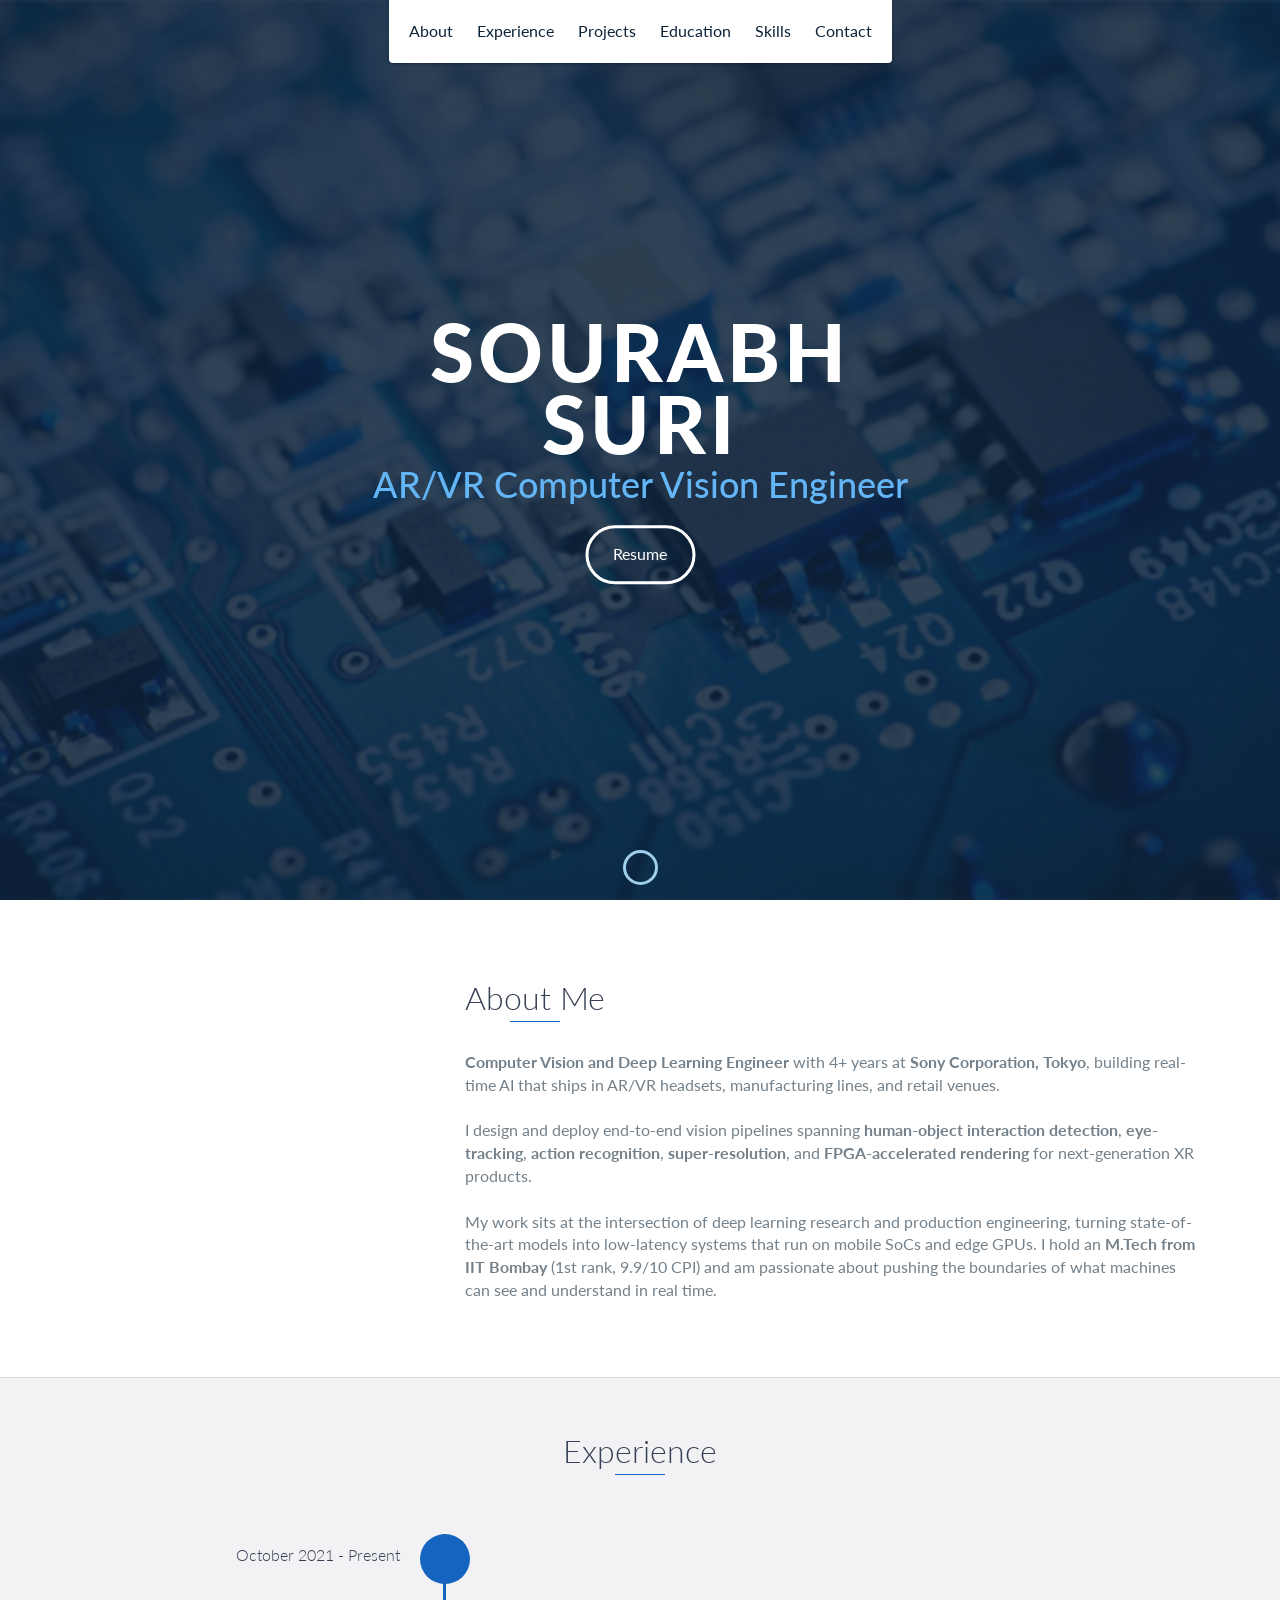
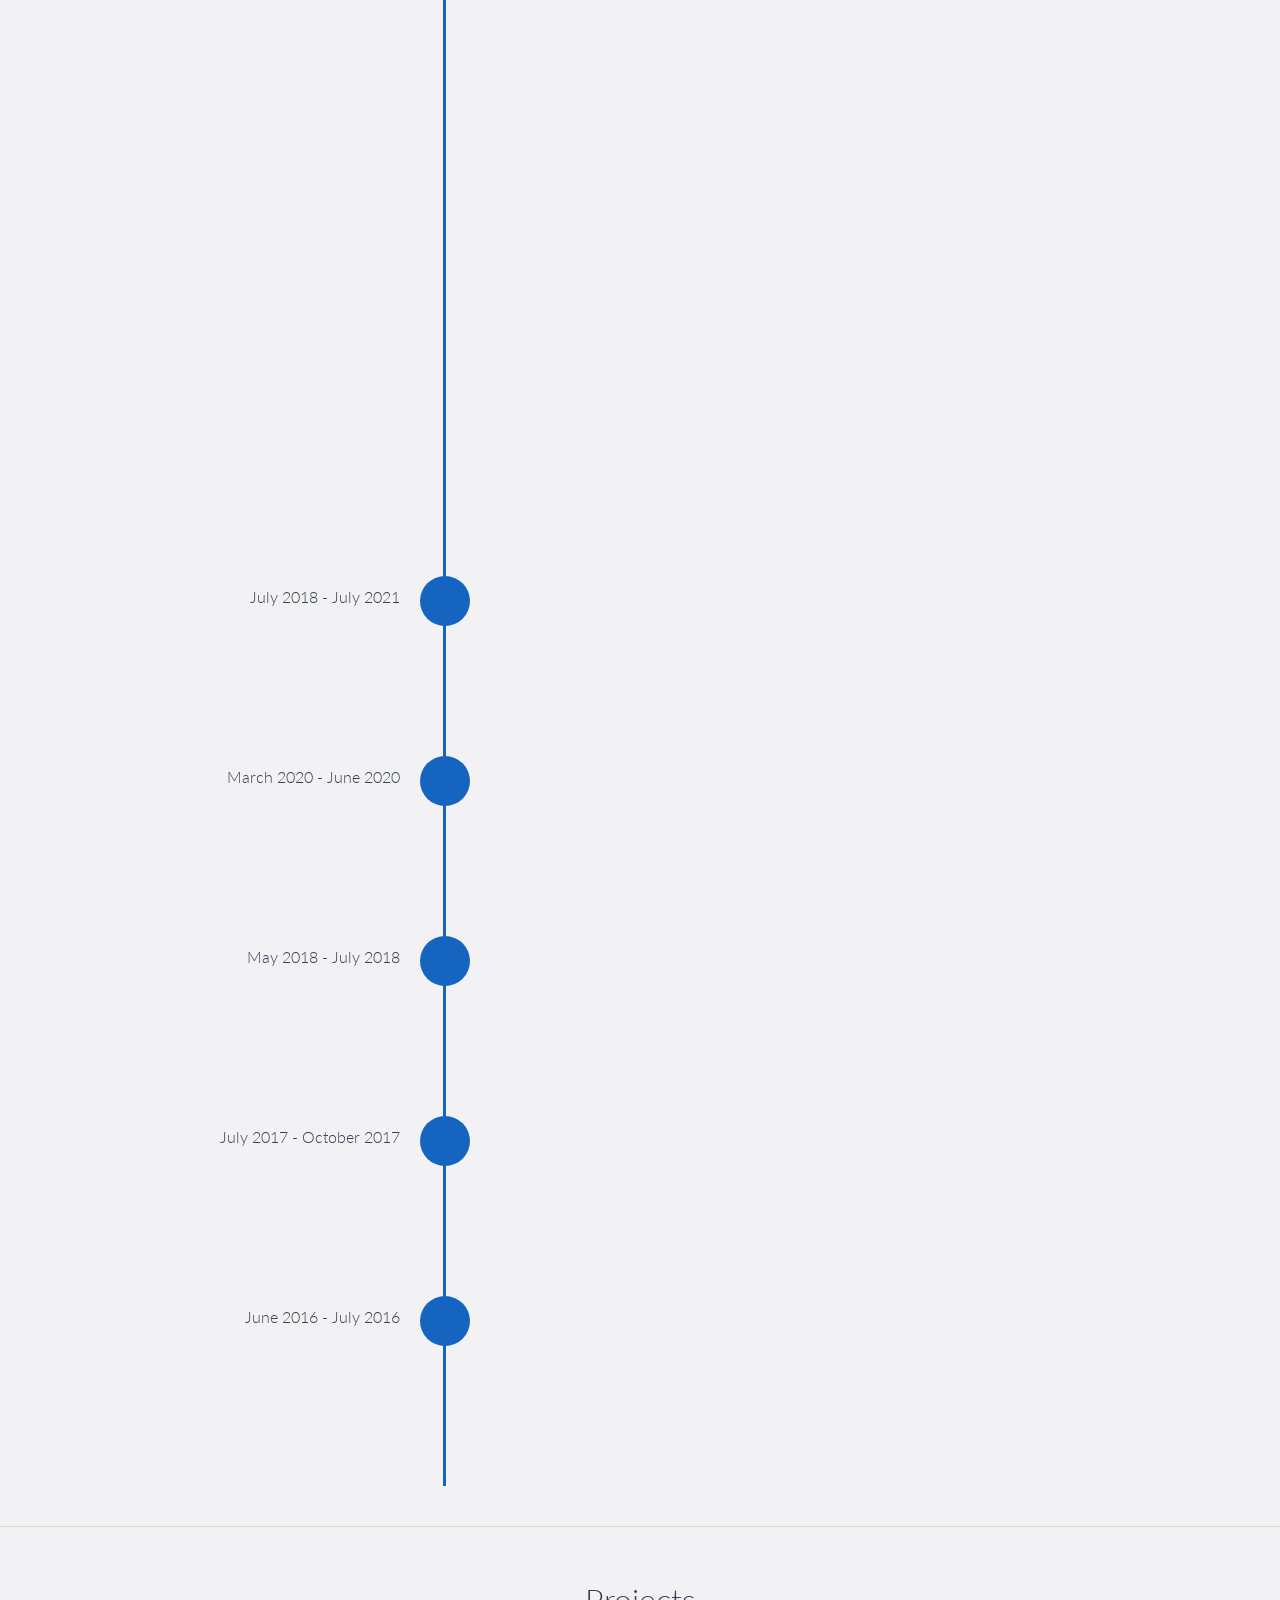
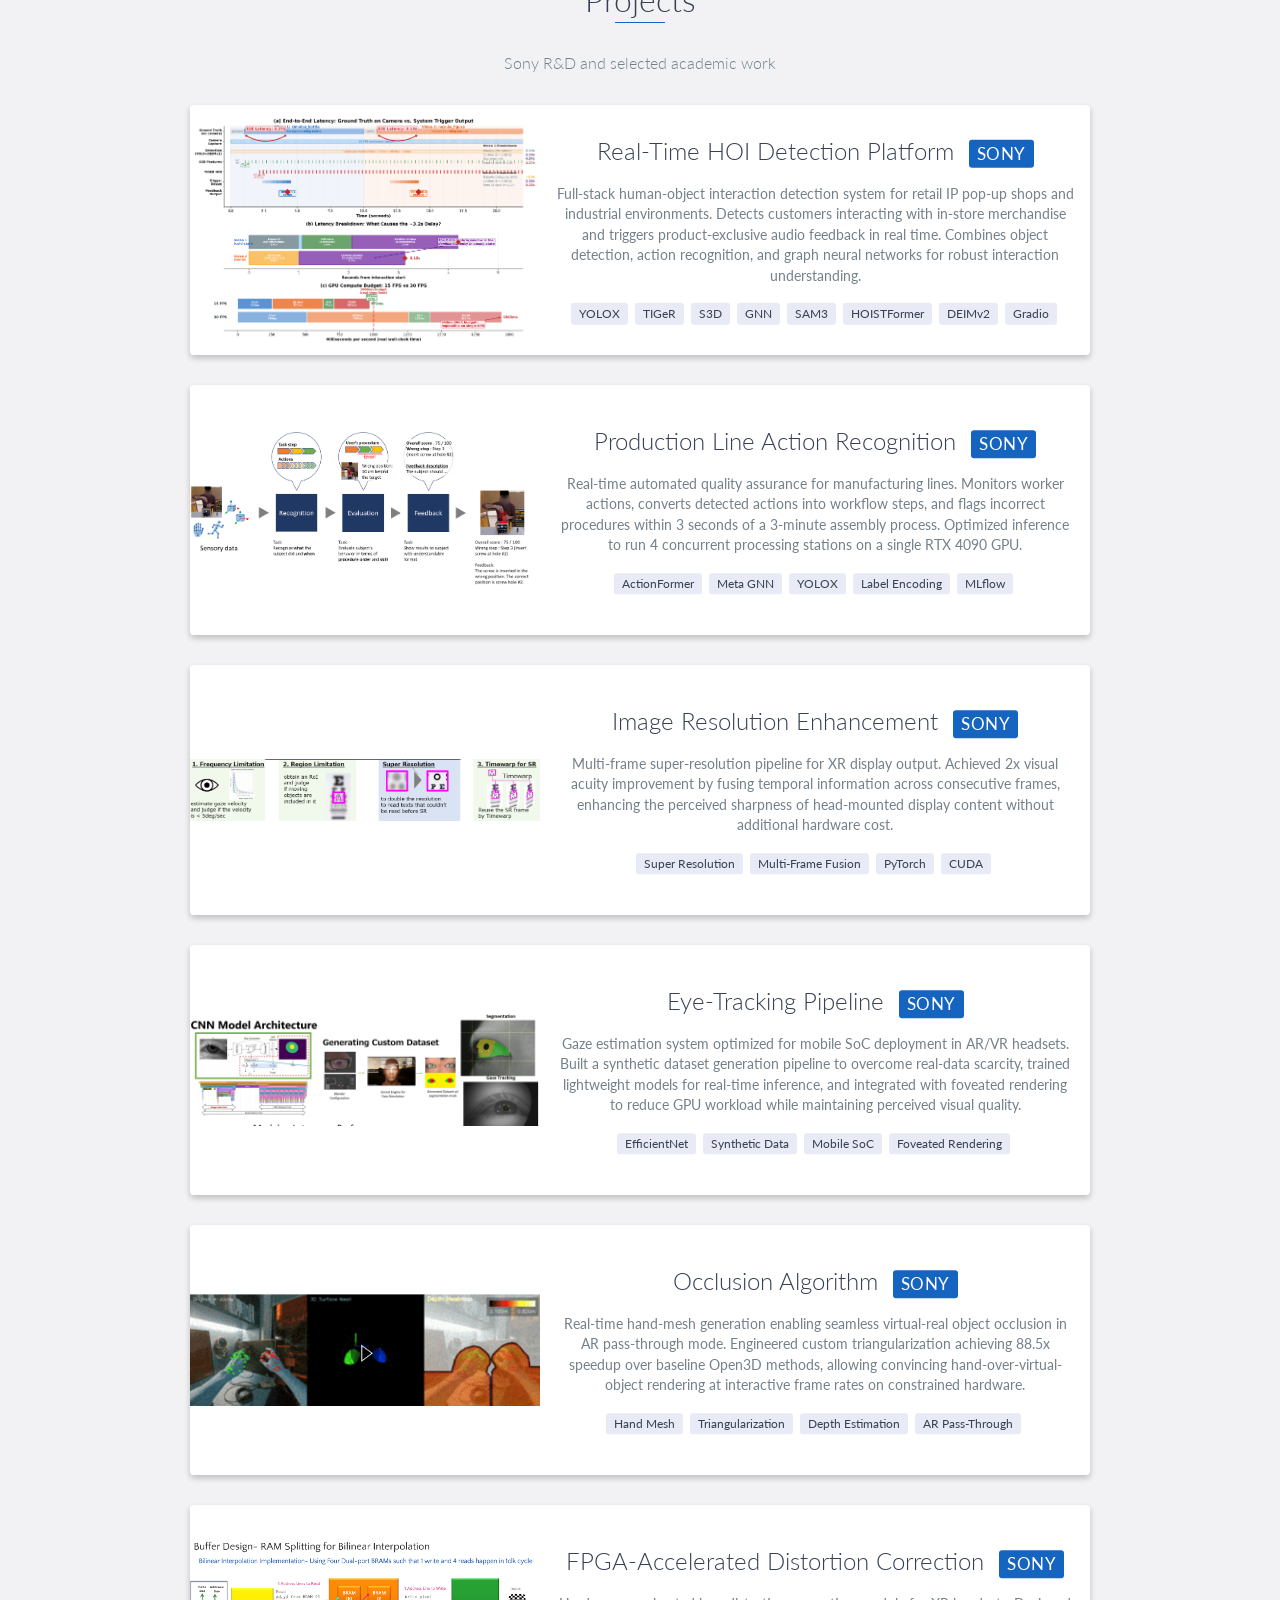
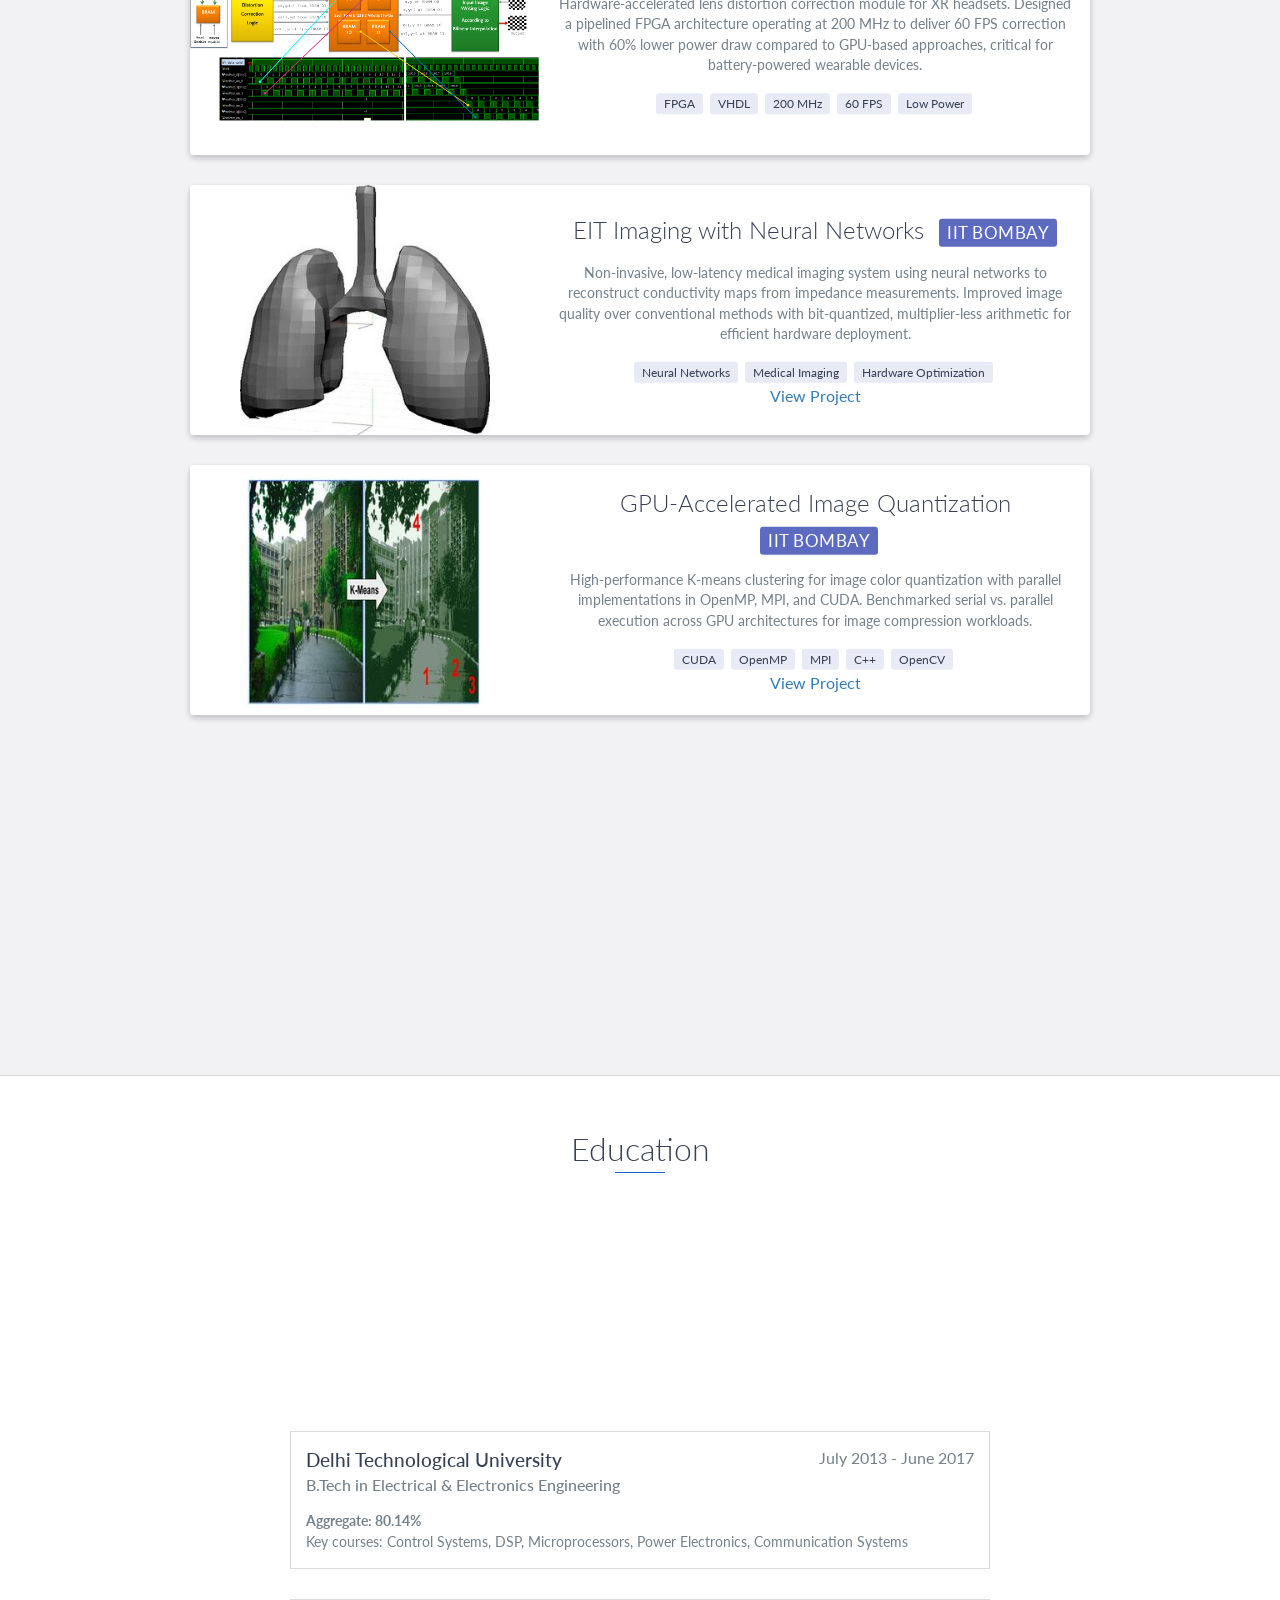
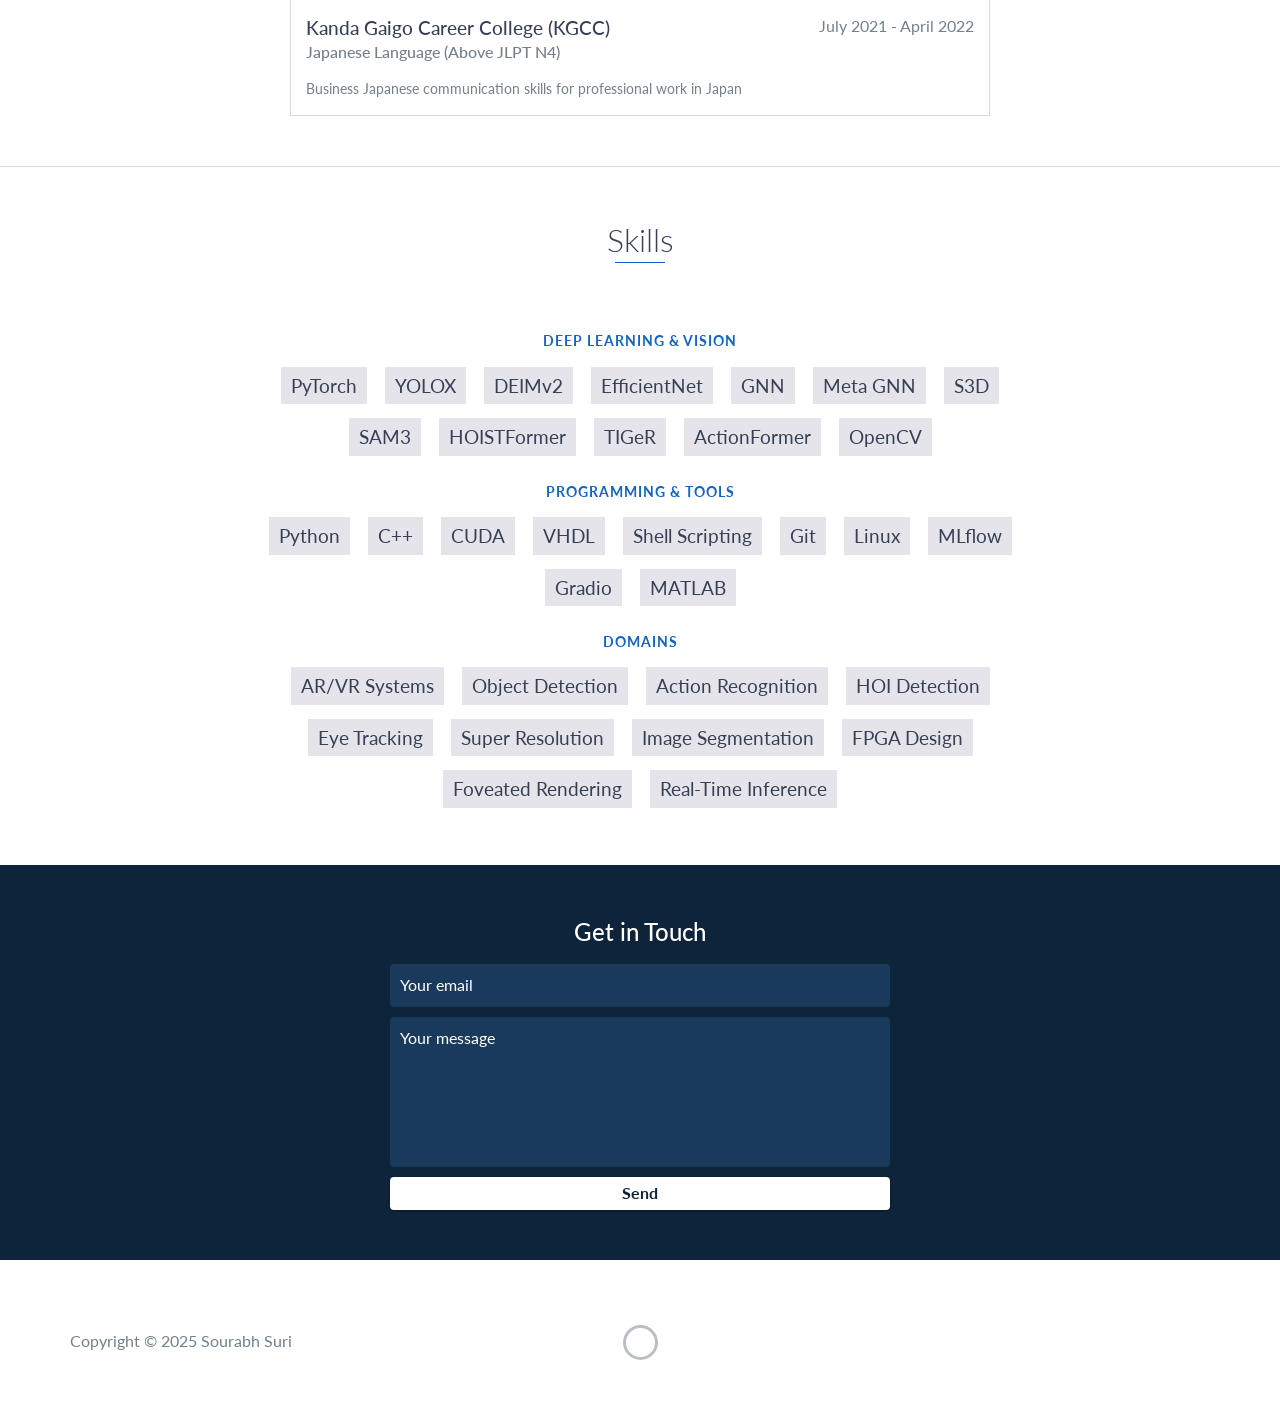
==== index-old.html @ 56a3bd4f "Redesign portfolio with 3D Three.js theme and project detail pages Replace old DevPortfolio template" ====
<!DOCTYPE html>
<html class="no-js" lang="en">

<head>
    <meta charset="utf-8">
    <meta http-equiv="X-UA-Compatible" content="IE=edge">
    <meta name="viewport" content="width=device-width, initial-scale=1">
    <title>Sourabh Suri | AR/VR Computer Vision Engineer</title>
    <meta name="description" content="Portfolio of Sourabh Suri - Computer Vision & Deep Learning Engineer at Sony Corporation, Tokyo. Specializing in real-time AR/VR systems, HOI detection, and production ML.">
    <link rel="shortcut icon" href="favicon.ico" type="image/x-icon">
    <link rel="icon" href="favicon.ico" type="image/x-icon">
    <link href="https://fonts.googleapis.com/css?family=Lato:300,400,700,900" rel="stylesheet">
    <link rel="stylesheet" href="libs/font-awesome/css/font-awesome.min.css">
    <link rel="stylesheet" href="https://unpkg.com/aos@next/dist/aos.css" />
    <link href="css/bootstrap.min.css" rel="stylesheet">
    <link href="css/styles.css" rel="stylesheet">
    <style>
        /* Custom overrides for updated portfolio */
        #lead-overlay {
            background: rgba(14, 36, 58, 0.85);
        }
        #lead-content h2 {
            color: #64b5f6;
        }
        .btn-rounded-white:hover {
            color: #0e243a;
            background: #fff;
        }
        header a {
            color: #0e243a;
        }
        header a:hover {
            color: #1565c0;
        }
        #experience-timeline:before,
        #experience-timeline:after {
            background: #1565c0;
        }
        .vtimeline-icon {
            background: #1565c0;
        }
        #contact {
            background: #0e243a;
        }
        #contact-form input,
        #contact-form textarea {
            background: #1a3a5c;
        }
        #contact-form input:focus,
        #contact-form textarea:focus {
            background: #0d2840;
        }
        #contact-form button {
            color: #0e243a;
        }
        .heading:after {
            background: #1565c0;
        }

        /* Project card improvements */
        .project {
            transition: transform 0.3s ease, box-shadow 0.3s ease;
        }
        .project:hover {
            transform: translateY(-4px);
            box-shadow: 0 8px 25px rgba(0,0,0,0.15);
        }
        .project-info {
            margin-left: 350px;
        }
        .project-image {
            width: 350px;
            height: 250px;
            background: #fff;
            flex-shrink: 0;
            overflow: hidden;
        }
        .project-image img {
            width: 350px;
            height: 250px;
            object-fit: contain;
        }

        /* Sony project badge */
        .badge-sony {
            display: inline-block;
            background: #1565c0;
            color: #fff;
            font-size: 0.7em;
            padding: 2px 8px;
            border-radius: 3px;
            margin-left: 8px;
            vertical-align: middle;
            font-weight: 400;
            letter-spacing: 0.5px;
        }
        .badge-academic {
            display: inline-block;
            background: #5c6bc0;
            color: #fff;
            font-size: 0.7em;
            padding: 2px 8px;
            border-radius: 3px;
            margin-left: 8px;
            vertical-align: middle;
            font-weight: 400;
            letter-spacing: 0.5px;
        }

        /* Skills section improvements */
        #skills li {
            transition: transform 0.2s ease;
        }
        #skills li:hover {
            transform: scale(1.05);
        }
        .skill-category {
            color: #1565c0;
            font-weight: 700;
            font-size: 0.85em;
            text-transform: uppercase;
            letter-spacing: 1px;
            margin: 20px 0 8px 0;
            display: block;
        }
        .skill-category:first-child {
            margin-top: 0;
        }

        /* About section photo */
        #about img {
            border-radius: 50%;
            width: 200px;
            height: 200px;
            object-fit: cover;
            box-shadow: 0 4px 15px rgba(0,0,0,0.15);
        }

        /* Section dividers */
        .section-subtitle {
            color: #74808a;
            font-size: 1em;
            font-weight: 300;
            margin-top: -20px;
            margin-bottom: 30px;
        }

        /* Project tech tags */
        .tech-tags {
            margin-top: 10px;
        }
        .tech-tag {
            display: inline-block;
            background: #e8eaf6;
            color: #374054;
            font-size: 0.75em;
            padding: 2px 8px;
            border-radius: 3px;
            margin: 2px 3px 2px 0;
        }

        /* Experience details */
        .exp-detail {
            margin-top: 8px;
            font-size: 0.85em;
            color: #5a6a7a;
            line-height: 1.6;
        }
        .exp-detail li {
            margin-bottom: 4px;
        }

        /* Responsive project images */
        @media only screen and (max-width: 768px) {
            .project-image,
            .project-image img {
                width: 100%;
                height: 200px;
            }
        }
    </style>
</head>

<body>
    <div id="mobile-menu-open" class="shadow-large">
        <i class="fa fa-bars" aria-hidden="true"></i>
    </div>
    <!-- End #mobile-menu-toggle -->
    <header>
        <div id="mobile-menu-close">
            <span>Close</span> <i class="fa fa-times" aria-hidden="true"></i>
        </div>
        <ul id="menu" class="shadow">
            <li>
                <a href="#about">About</a>
            </li>
            <li>
                <a href="#experience">Experience</a>
            </li>
            <li>
                <a href="#projects">Projects</a>
            </li>
            <li>
                <a href="#education">Education</a>
            </li>
            <li>
                <a href="#skills">Skills</a>
            </li>
            <li>
                <a href="#contact">Contact</a>
            </li>
        </ul>
    </header>
    <!-- End header -->

    <div id="lead">
        <div id="lead-content">
            <h1>Sourabh<br>Suri</h1>
            <h2>AR/VR Computer Vision Engineer</h2>
            <a href="resume.html" class="btn-rounded-white">Resume</a>
        </div>
        <!-- End #lead-content -->

        <div id="lead-overlay"></div>

        <div id="lead-down">
            <span>
                <i class="fa fa-chevron-down" aria-hidden="true"></i>
            </span>
        </div>
        <!-- End #lead-down -->
    </div>
    <!-- End #lead -->

    <div id="about">
        <div class="container">
            <div class="col-md-4" data-aos="flip-up" data-aos-duration="1500">
                <img src="images/mypic.png" alt="Sourabh Suri" />
            </div>

            <div class="col-md-8">
                <h2 class="heading" data-aos="fade-right" data-aos-duration="1500">About Me</h2>
                <p data-aos="fade-left" data-aos-duration="1500">
                    <strong>Computer Vision and Deep Learning Engineer</strong> with 4+ years at <strong>Sony Corporation, Tokyo</strong>, building real-time AI that ships in AR/VR headsets, manufacturing lines, and retail venues.
                    <br><br>
                    I design and deploy end-to-end vision pipelines spanning <strong>human-object interaction detection</strong>, <strong>eye-tracking</strong>, <strong>action recognition</strong>, <strong>super-resolution</strong>, and <strong>FPGA-accelerated rendering</strong> for next-generation XR products.
                    <br><br>
                    My work sits at the intersection of deep learning research and production engineering, turning state-of-the-art models into low-latency systems that run on mobile SoCs and edge GPUs. I hold an <strong>M.Tech from IIT Bombay</strong> (1st rank, 9.9/10 CPI) and am passionate about pushing the boundaries of what machines can see and understand in real time.
                </p>
            </div>
        </div>
    </div>
    <!-- End #about -->

    <div id="experience" class="background-alt">
        <h2 class="heading">Experience</h2>
        <div id="experience-timeline">

            <div data-aos="flip-up" data-aos-duration="1500" data-date="October 2021 - Present">
                <h3>Sony Group Corporation</h3>
                <h4>AR/VR System Engineer &nbsp;|&nbsp; Tokyo, Japan</h4>
                <p>
                    Building real-time computer vision and deep learning systems for next-generation XR products, manufacturing automation, and immersive retail experiences.
                </p>
                <ul class="exp-detail">
                    <li><strong>Current R&D Focus (FY26):</strong> Decoupled HOI auto-annotation, automated PDCA accuracy loops, and LLM-powered recognition auto-generation</li>
                    <li><strong>Real-Time HOI Detection Platform:</strong> Built a full-stack system combining YOLOX, TIGeR, S3D, and GNN to detect human-object interactions across retail and industrial environments, with auto-annotation via SAM3, HOISTFormer, and DEIMv2</li>
                    <li><strong>Production Line Action Recognition:</strong> Deployed real-time worker action monitoring using ActionFormer, Meta GNN, YOLOX, and label encoding to convert detected actions into workflow steps, flagging errors within 3 seconds of a 3-minute process. Optimized to run 4 concurrent stations on a single RTX 4090</li>
                    <li><strong>Image Resolution Enhancement:</strong> Developed multi-frame super-resolution achieving 2x visual acuity improvement for XR display output</li>
                    <li><strong>Eye-Tracking Pipeline:</strong> Built a gaze estimation pipeline with synthetic dataset generation and mobile SoC optimization for foveated rendering</li>
                    <li><strong>Occlusion Algorithm:</strong> Engineered real-time hand-mesh generation with 88.5x speedup, enabling seamless virtual-real object occlusion for AR pass-through</li>
                    <li><strong>FPGA-Accelerated Distortion Correction:</strong> Designed a distortion correction module on FPGA achieving 60 FPS at 200 MHz with 60% lower power consumption</li>
                    <li><strong>Multi-Camera CV Capture System:</strong> Architected a 15-camera (IMX418) synchronized capture system at 60 FPS feeding 4K OLED displays</li>
                </ul>
            </div>

            <div data-aos="flip-down" data-aos-duration="1500" data-date="July 2018 - July 2021">
                <h3>IIT Bombay</h3>
                <h4>Research Assistant &nbsp;|&nbsp; Mumbai, India</h4>
                <p>
                    Institute Research Assistant in Wadhwani Electronics Lab (WEL), supporting electronics hardware activities, lab courses, and research projects for the EE department.
                </p>
            </div>

            <div data-aos="flip-up" data-aos-duration="1500" data-date="March 2020 - June 2020">
                <h3>Arthimpact Digital Loan Pvt. Ltd.</h3>
                <h4>Machine Learning Intern</h4>
                <p>
                    Developed KYC document classification and OCR extraction system using neural networks, YOLO v3 for region detection, and Tesseract for text extraction.
                </p>
            </div>

            <div data-aos="flip-down" data-aos-duration="1500" data-date="May 2018 - July 2018">
                <h3>PBOPlus Consulting Services Pvt. Ltd.</h3>
                <h4>Business Analyst</h4>
                <p>
                    Analyzed business processes and devised automation solutions to improve product and service reliability and profitability.
                </p>
            </div>

            <div data-aos="flip-up" data-aos-duration="1500" data-date="July 2017 - October 2017">
                <h3>UnitedLex</h3>
                <h4>Associate Patent Engineer</h4>
                <p>
                    Conducted patent searching, infringement analysis, invalidity studies, and portfolio evaluations for technology patents.
                </p>
            </div>

            <div data-aos="flip-down" data-aos-duration="1500" data-date="June 2016 - July 2016">
                <h3>DRDO - Laser Science & Technology Centre</h3>
                <h4>Intern</h4>
                <p>
                    Designed servo control systems for two-axis gimbal assemblies used in precision tracking applications.
                </p>
            </div>

        </div>
    </div>
    <!-- End #experience -->

    <div id="projects" class="background-alt">
        <h2 class="heading">Projects</h2>
        <p class="section-subtitle">Sony R&D and selected academic work</p>
        <div class="container">
            <div class="row">

                <!-- Sony: HOI Detection Platform -->
                <div data-aos="fade-right" data-aos-duration="1500" class="project shadow-large">
                    <div class="project-image">
                        <img src="images/hoi-platform.png" alt="Human-Object Interaction Detection Platform" />
                    </div>
                    <div class="project-info">
                        <h3>Real-Time HOI Detection Platform <span class="badge-sony">SONY</span></h3>
                        <p>
                            Full-stack human-object interaction detection system for retail IP pop-up shops and industrial environments. Detects customers interacting with in-store merchandise and triggers product-exclusive audio feedback in real time. Combines object detection, action recognition, and graph neural networks for robust interaction understanding.
                        </p>
                        <div class="tech-tags">
                            <span class="tech-tag">YOLOX</span>
                            <span class="tech-tag">TIGeR</span>
                            <span class="tech-tag">S3D</span>
                            <span class="tech-tag">GNN</span>
                            <span class="tech-tag">SAM3</span>
                            <span class="tech-tag">HOISTFormer</span>
                            <span class="tech-tag">DEIMv2</span>
                            <span class="tech-tag">Gradio</span>
                        </div>
                    </div>
                </div>
                <!-- End .project -->

                <!-- Sony: Production Action Recognition -->
                <div data-aos="fade-left" data-aos-duration="1500" class="project shadow-large">
                    <div class="project-image">
                        <img src="images/action-recognition.png" alt="Production Line Action Recognition" />
                    </div>
                    <div class="project-info">
                        <h3>Production Line Action Recognition <span class="badge-sony">SONY</span></h3>
                        <p>
                            Real-time automated quality assurance for manufacturing lines. Monitors worker actions, converts detected actions into workflow steps, and flags incorrect procedures within 3 seconds of a 3-minute assembly process. Optimized inference to run 4 concurrent processing stations on a single RTX 4090 GPU.
                        </p>
                        <div class="tech-tags">
                            <span class="tech-tag">ActionFormer</span>
                            <span class="tech-tag">Meta GNN</span>
                            <span class="tech-tag">YOLOX</span>
                            <span class="tech-tag">Label Encoding</span>
                            <span class="tech-tag">MLflow</span>
                        </div>
                    </div>
                </div>
                <!-- End .project -->

                <!-- Sony: Image Resolution Enhancement -->
                <div data-aos="fade-right" data-aos-duration="1500" class="project shadow-large">
                    <div class="project-image">
                        <img src="images/image-resolution.png" alt="Multi-Frame Super Resolution for XR Displays" />
                    </div>
                    <div class="project-info">
                        <h3>Image Resolution Enhancement <span class="badge-sony">SONY</span></h3>
                        <p>
                            Multi-frame super-resolution pipeline for XR display output. Achieved 2x visual acuity improvement by fusing temporal information across consecutive frames, enhancing the perceived sharpness of head-mounted display content without additional hardware cost.
                        </p>
                        <div class="tech-tags">
                            <span class="tech-tag">Super Resolution</span>
                            <span class="tech-tag">Multi-Frame Fusion</span>
                            <span class="tech-tag">PyTorch</span>
                            <span class="tech-tag">CUDA</span>
                        </div>
                    </div>
                </div>
                <!-- End .project -->

                <!-- Sony: Eye Tracking -->
                <div data-aos="fade-left" data-aos-duration="1500" class="project shadow-large">
                    <div class="project-image">
                        <img src="images/eye-tracking.png" alt="Eye-Tracking Pipeline for Foveated Rendering" />
                    </div>
                    <div class="project-info">
                        <h3>Eye-Tracking Pipeline <span class="badge-sony">SONY</span></h3>
                        <p>
                            Gaze estimation system optimized for mobile SoC deployment in AR/VR headsets. Built a synthetic dataset generation pipeline to overcome real-data scarcity, trained lightweight models for real-time inference, and integrated with foveated rendering to reduce GPU workload while maintaining perceived visual quality.
                        </p>
                        <div class="tech-tags">
                            <span class="tech-tag">EfficientNet</span>
                            <span class="tech-tag">Synthetic Data</span>
                            <span class="tech-tag">Mobile SoC</span>
                            <span class="tech-tag">Foveated Rendering</span>
                        </div>
                    </div>
                </div>
                <!-- End .project -->

                <!-- Sony: Occlusion Algorithm -->
                <div data-aos="fade-right" data-aos-duration="1500" class="project shadow-large">
                    <div class="project-image">
                        <img src="images/hand-occlusion.png" alt="Real-Time Hand Occlusion for AR Pass-Through" />
                    </div>
                    <div class="project-info">
                        <h3>Occlusion Algorithm <span class="badge-sony">SONY</span></h3>
                        <p>
                            Real-time hand-mesh generation enabling seamless virtual-real object occlusion in AR pass-through mode. Engineered custom triangularization achieving 88.5x speedup over baseline Open3D methods, allowing convincing hand-over-virtual-object rendering at interactive frame rates on constrained hardware.
                        </p>
                        <div class="tech-tags">
                            <span class="tech-tag">Hand Mesh</span>
                            <span class="tech-tag">Triangularization</span>
                            <span class="tech-tag">Depth Estimation</span>
                            <span class="tech-tag">AR Pass-Through</span>
                        </div>
                    </div>
                </div>
                <!-- End .project -->

                <!-- Sony: Distortion Correction -->
                <div data-aos="fade-left" data-aos-duration="1500" class="project shadow-large">
                    <div class="project-image">
                        <img src="images/distortion-correction.png" alt="FPGA-Accelerated Distortion Correction" />
                    </div>
                    <div class="project-info">
                        <h3>FPGA-Accelerated Distortion Correction <span class="badge-sony">SONY</span></h3>
                        <p>
                            Hardware-accelerated lens distortion correction module for XR headsets. Designed a pipelined FPGA architecture operating at 200 MHz to deliver 60 FPS correction with 60% lower power draw compared to GPU-based approaches, critical for battery-powered wearable devices.
                        </p>
                        <div class="tech-tags">
                            <span class="tech-tag">FPGA</span>
                            <span class="tech-tag">VHDL</span>
                            <span class="tech-tag">200 MHz</span>
                            <span class="tech-tag">60 FPS</span>
                            <span class="tech-tag">Low Power</span>
                        </div>
                    </div>
                </div>
                <!-- End .project -->

                <!-- Academic: EIT Imaging -->
                <div data-aos="fade-right" data-aos-duration="1500" class="project shadow-large">
                    <div class="project-image">
                        <img src="images/EIT.jpg" alt="Electrical Impedance Tomography with Neural Networks" />
                    </div>
                    <div class="project-info">
                        <h3>EIT Imaging with Neural Networks <span class="badge-academic">IIT BOMBAY</span></h3>
                        <p>
                            Non-invasive, low-latency medical imaging system using neural networks to reconstruct conductivity maps from impedance measurements. Improved image quality over conventional methods with bit-quantized, multiplier-less arithmetic for efficient hardware deployment.
                        </p>
                        <div class="tech-tags">
                            <span class="tech-tag">Neural Networks</span>
                            <span class="tech-tag">Medical Imaging</span>
                            <span class="tech-tag">Hardware Optimization</span>
                        </div>
                        <a href="https://drive.google.com/file/d/1BU_UD4Ty8Tz4ePmO8eo_hNbFJgCQ8ifM/view?usp=sharing">View Project</a>
                    </div>
                </div>
                <!-- End .project -->

                <!-- Academic: K-means -->
                <div data-aos="fade-left" data-aos-duration="1500" class="project shadow-large">
                    <div class="project-image">
                        <img src="images/Kmeans.jpg" alt="GPU-Accelerated Image Color Quantization" />
                    </div>
                    <div class="project-info">
                        <h3>GPU-Accelerated Image Quantization <span class="badge-academic">IIT BOMBAY</span></h3>
                        <p>
                            High-performance K-means clustering for image color quantization with parallel implementations in OpenMP, MPI, and CUDA. Benchmarked serial vs. parallel execution across GPU architectures for image compression workloads.
                        </p>
                        <div class="tech-tags">
                            <span class="tech-tag">CUDA</span>
                            <span class="tech-tag">OpenMP</span>
                            <span class="tech-tag">MPI</span>
                            <span class="tech-tag">C++</span>
                            <span class="tech-tag">OpenCV</span>
                        </div>
                        <a href="https://github.com/sourabh-suri/K-means-Clustering">View Project</a>
                    </div>
                </div>
                <!-- End .project -->

                <!-- Academic: KYC OCR -->
                <div data-aos="fade-right" data-aos-duration="1500" class="project shadow-large">
                    <div class="project-image">
                        <img src="images/OCR2.png" alt="KYC Document Classification and OCR" />
                    </div>
                    <div class="project-info">
                        <h3>KYC Document Classification & OCR <span class="badge-academic">INTERNSHIP</span></h3>
                        <p>
                            End-to-end pipeline for classifying KYC documents and extracting text using YOLO v3 for region detection on the Darknet framework, with Tesseract OCR for selective text extraction from detected regions.
                        </p>
                        <div class="tech-tags">
                            <span class="tech-tag">YOLO v3</span>
                            <span class="tech-tag">Darknet</span>
                            <span class="tech-tag">Tesseract OCR</span>
                            <span class="tech-tag">Python</span>
                        </div>
                        <a href="https://github.com/sourabh-suri/Pan-Card-OCR">View Project</a>
                    </div>
                </div>
                <!-- End .project -->

            </div>
        </div>
    </div>
    <!-- End #projects -->

    <div id="education">
        <h2 class="heading">Education</h2>

        <div data-aos="zoom-in-up" data-aos-duration="1500" class="education-block">
            <h3>Indian Institute of Technology, Bombay</h3>
            <span class="education-date">July 2018 - July 2021</span>
            <h4>M.Tech in Power Electronics and Power Systems</h4>
            <p>
                <strong>CPI: 9.9/10 | 1st Rank</strong><br>
                Thesis: Electrical Impedance Tomography Imaging with Neural Networks<br>
                Key courses: Introduction to Machine Learning, Geospatial Predictive Modelling, VLSI Design, Embedded Systems, High Performance Scientific Computing
            </p>
        </div>

        <div data-aos="zoom-in-up" data-aos-duration="1500" class="education-block">
            <h3>Delhi Technological University</h3>
            <span class="education-date">July 2013 - June 2017</span>
            <h4>B.Tech in Electrical & Electronics Engineering</h4>
            <p>
                <strong>Aggregate: 80.14%</strong><br>
                Key courses: Control Systems, DSP, Microprocessors, Power Electronics, Communication Systems
            </p>
        </div>

        <div data-aos="zoom-in-up" data-aos-duration="1500" class="education-block">
            <h3>Kanda Gaigo Career College (KGCC)</h3>
            <span class="education-date">July 2021 - April 2022</span>
            <h4>Japanese Language (Above JLPT N4)</h4>
            <p>
                Business Japanese communication skills for professional work in Japan
            </p>
        </div>

    </div>
    <!-- End #education -->

    <div id="skills">
        <h2 class="heading">Skills</h2>

        <span class="skill-category">Deep Learning & Vision</span>
        <ul>
            <li data-aos="fade-down" data-aos-duration="800">PyTorch</li>
            <li data-aos="fade-down" data-aos-duration="900">YOLOX</li>
            <li data-aos="fade-down" data-aos-duration="1000">DEIMv2</li>
            <li data-aos="fade-down" data-aos-duration="1100">EfficientNet</li>
            <li data-aos="fade-down" data-aos-duration="1200">GNN</li>
            <li data-aos="fade-down" data-aos-duration="800">Meta GNN</li>
            <li data-aos="fade-down" data-aos-duration="900">S3D</li>
            <li data-aos="fade-down" data-aos-duration="1000">SAM3</li>
            <li data-aos="fade-down" data-aos-duration="1100">HOISTFormer</li>
            <li data-aos="fade-down" data-aos-duration="1200">TIGeR</li>
            <li data-aos="fade-down" data-aos-duration="800">ActionFormer</li>
            <li data-aos="fade-down" data-aos-duration="900">OpenCV</li>
        </ul>

        <span class="skill-category">Programming & Tools</span>
        <ul>
            <li data-aos="fade-up" data-aos-duration="800">Python</li>
            <li data-aos="fade-up" data-aos-duration="900">C++</li>
            <li data-aos="fade-up" data-aos-duration="1000">CUDA</li>
            <li data-aos="fade-up" data-aos-duration="1100">VHDL</li>
            <li data-aos="fade-up" data-aos-duration="1200">Shell Scripting</li>
            <li data-aos="fade-up" data-aos-duration="800">Git</li>
            <li data-aos="fade-up" data-aos-duration="900">Linux</li>
            <li data-aos="fade-up" data-aos-duration="1000">MLflow</li>
            <li data-aos="fade-up" data-aos-duration="1100">Gradio</li>
            <li data-aos="fade-up" data-aos-duration="1200">MATLAB</li>
        </ul>

        <span class="skill-category">Domains</span>
        <ul>
            <li data-aos="zoom-in" data-aos-duration="800">AR/VR Systems</li>
            <li data-aos="zoom-in" data-aos-duration="900">Object Detection</li>
            <li data-aos="zoom-in" data-aos-duration="1000">Action Recognition</li>
            <li data-aos="zoom-in" data-aos-duration="1100">HOI Detection</li>
            <li data-aos="zoom-in" data-aos-duration="1200">Eye Tracking</li>
            <li data-aos="zoom-in" data-aos-duration="800">Super Resolution</li>
            <li data-aos="zoom-in" data-aos-duration="900">Image Segmentation</li>
            <li data-aos="zoom-in" data-aos-duration="1000">FPGA Design</li>
            <li data-aos="zoom-in" data-aos-duration="1100">Foveated Rendering</li>
            <li data-aos="zoom-in" data-aos-duration="1200">Real-Time Inference</li>
        </ul>
    </div>
    <!-- End #skills -->

    <div id="contact">
        <h2>Get in Touch</h2>
        <div id="contact-form">
            <form method="POST" action="https://formspree.io/sourabh94suri@gmail.com">
                <input type="hidden" name="_subject" value="Contact request from personal website" />
                <input type="email" name="_replyto" placeholder="Your email" required>
                <textarea name="message" placeholder="Your message" required></textarea>
                <button type="submit">Send</button>
            </form>
        </div>
        <!-- End #contact-form -->
    </div>
    <!-- End #contact -->

    <footer>
        <div class="container">
            <div class="row">
                <div class="col-sm-5 copyright">
                    <p>
                        Copyright &copy; 2025 Sourabh Suri
                    </p>
                </div>
                <div class="col-sm-2 top">
                    <span id="to-top">
                        <i class="fa fa-chevron-up" aria-hidden="true"></i>
                    </span>
                </div>
                <div class="col-sm-5 social">
                    <ul>
                        <li>
                            <a href="https://github.com/sourabh-suri" target="_blank"><i class="fa fa-github" aria-hidden="true"></i></a>
                        </li>
                        <li>
                            <a href="https://linkedin.com/in/sourabh-suri-bb4436a4" target="_blank"><i class="fa fa-linkedin" aria-hidden="true"></i></a>
                        </li>
                        <li>
                            <a href="https://www.instagram.com/surisourabh" target="_blank"><i class="fa fa-instagram" aria-hidden="true"></i></a>
                        </li>
                        <li>
                            <a href="https://twitter.com/101sourabh" target="_blank"><i class="fa fa-twitter" aria-hidden="true"></i></a>
                        </li>
                    </ul>
                </div>
            </div>
        </div>
    </footer>
    <!-- End footer -->

    <script src="https://ajax.googleapis.com/ajax/libs/jquery/1.12.4/jquery.min.js"></script>
    <script src="js/scripts.min.js"></script>
    <script src="https://unpkg.com/aos@next/dist/aos.js"></script>
    <script>
        AOS.init();
    </script>
</body>

</html>
---- css/styles.css ----
/*!
    Title: Dev Portfolio Template
    Version: 1.2.1
    Last Change: 08/28/2017
    Author: Ryan Fitzgerald
    Repo: https://github.com/RyanFitzgerald/devportfolio-template
    Issues: https://github.com/RyanFitzgerald/devportfolio-template/issues

    Description: This file contains all the styles associated with the page
    that don't come from third party libraries. This file gets compiled using
    Gulp and send to the /css folder which is then loaded on the page.
*/body{font-family:'Lato', sans-serif;font-size:16px}body.active{overflow:hidden;z-index:-1}.no-js #experience-timeline>div{background:#fff;padding:10px;margin-bottom:10px;border:1px solid #dcd9d9}.no-js #experience-timeline>div h3{font-size:1.5em;font-weight:300;color:#374054;display:inline-block;margin:0}.no-js #experience-timeline>div h4{font-size:1.2em;font-weight:300;color:#7e8890;margin:0 0 15px 0}.no-js #experience-timeline>div p{color:#74808a;font-size:0.9em;margin:0}.no-js #experience-timeline:before,.no-js #experience-timeline:after{content:none}@keyframes dropHeader{0%{transform:translateY(-100%)}100%{transform:translateY(0)}}header{position:absolute;top:0;left:0;right:0;text-align:center;z-index:10;animation-name:dropHeader;animation-iteration-count:1;animation-timing-function:ease;animation-duration:0.75s}header ul{display:inline-block;background:#fff;text-align:center;padding:10px;margin:0;border-bottom-right-radius:4px;border-bottom-left-radius:4px}header li{display:inline-block}header a{display:block;color:#3498db;padding:10px}header a:hover{color:#217dbb;text-decoration:none;background:#eee;border-radius:4px}header a:focus{color:#3498db;text-decoration:none}header.active{display:block}header.sticky{position:fixed;z-index:999}#menu.active{display:block}#mobile-menu-open{display:none;cursor:pointer;position:fixed;right:15px;top:10px;color:#3498db;font-size:1.5em;z-index:20;padding:0 7px;border-radius:4px;background:#fff}#mobile-menu-close{display:none;text-align:right;width:100%;background:#fff;font-size:1.5em;padding-right:15px;padding-top:10px;cursor:pointer;color:#3498db}#mobile-menu-close span{font-size:0.5em;text-transform:uppercase}#mobile-menu-close i{vertical-align:middle}footer{padding:50px 0}.copyright{padding-top:20px}.copyright p{margin:0;color:#74808a}.top{text-align:center}.top span{cursor:pointer;display:block;margin:15px auto 0 auto;width:35px;height:35px;border-radius:50%;border:3px solid #b9bfc4;text-align:center}.top i{color:#74808a}.social{text-align:right}.social ul{margin:5px 0 0 0;padding:0}.social li{display:inline-block;font-size:1.25em;list-style:none}.social a{display:block;color:#74808a;padding:10px}.social a:hover{color:#3498db}.btn-rounded-white{display:inline-block;color:#fff;padding:15px 25px;border:3px solid #fff;border-radius:30px;transition:.5s ease all}.btn-rounded-white:hover{color:#3498db;background:#fff;text-decoration:none}.shadow{box-shadow:0 1px 3px rgba(0,0,0,0.12),0 1px 2px rgba(0,0,0,0.24)}.shadow-large{box-shadow:0 3px 6px rgba(0,0,0,0.08),0 3px 6px rgba(0,0,0,0.15)}.heading{position:relative;display:inline-block;font-size:2em;font-weight:300;margin:0 0 30px 0}.heading:after{position:absolute;content:'';top:100%;height:1px;width:50px;left:0;right:0;margin:0 auto;background:#3498db}.background-alt{background:#f2f2f5}#lead{position:relative;height:100vh;min-height:500px;max-height:1080px;background:url(../images/lead-bg.jpg);background-size:cover;padding:15px;overflow:hidden}#lead-content{position:absolute;z-index:10;top:50%;left:50%;transform:translate(-50%, -50%);text-align:center}#lead-content h1,#lead-content h2{margin:0}#lead-content h1{color:#fff;font-weight:900;font-size:5em;text-transform:uppercase;letter-spacing:0.05em;line-height:0.9em}#lead-content h2{color:#a0cfee;font-weight:500;font-size:2.25em;margin-bottom:15px}#lead-overlay{position:absolute;height:100%;width:100%;top:0;right:0;bottom:0;left:0;background:rgba(33,125,187,0.8);z-index:1}#lead-down{position:absolute;left:0;right:0;width:100%;text-align:center;z-index:10;bottom:15px;color:#fff}#lead-down span{cursor:pointer;display:block;margin:0 auto;width:35px;height:35px;border-radius:50%;border:3px solid #a0cfee;text-align:center}#lead-down i{animation:pulsate 1.5s ease;animation-iteration-count:infinite;padding-top:5px}@keyframes pulsate{0%{transform:scale(1, 1)}50%{transform:scale(1.2, 1.2)}100%{transform:scale(1, 1)}}#about{padding:75px 15px;border-bottom:1px solid #dcd9d9}#about h2{color:#374054}#about p{color:#74808a;margin:0}#experience{padding:50px 15px;text-align:center;border-bottom:1px solid #dcd9d9}#experience h2{color:#374054}#experience-timeline{margin:30px auto 0 auto;position:relative;max-width:1000px}#experience-timeline:before{position:absolute;content:'';top:0;bottom:0;left:303px;right:auto;height:100%;width:3px;background:#3498db;z-index:0}#experience-timeline:after{position:absolute;content:'';width:3px;height:40px;background:#3498db;background:linear-gradient(to bottom, #3498db, rgba(52,152,219,0));top:100%;left:303px}.vtimeline-content{margin-left:350px;background:#fff;border:1px solid #e6e6e6;padding:15px;border-radius:3px;text-align:left}.vtimeline-content h3{font-size:1.5em;font-weight:300;color:#374054;display:inline-block;margin:0}.vtimeline-content h4{font-size:1.2em;font-weight:300;color:#7e8890;margin:0 0 15px 0}.vtimeline-content p{color:#74808a;font-size:0.9em;margin:0}.vtimeline-point{position:relative;display:block;vertical-align:top;margin-bottom:30px}.vtimeline-icon{position:relative;color:#fff;width:50px;height:50px;background:#3498db;border-radius:50%;float:left;z-index:99;margin-left:280px}.vtimeline-icon i{display:block;font-size:2em;margin-top:10px}.vtimeline-date{width:260px;text-align:right;position:absolute;left:0;top:10px;font-weight:300;color:#374054}#education{padding:50px 15px 20px 15px;border-bottom:1px solid #dcd9d9;text-align:center}#education h2{color:#374054;margin-bottom:50px}.education-block{max-width:700px;margin:0 auto 30px auto;padding:15px;border:1px solid #dcd9d9;text-align:left}.education-block h3{font-weight:500;float:left;margin:0;color:#374054}.education-block span{color:#74808a;float:right}.education-block h4{color:#74808a;clear:both;font-weight:500;margin:0 0 15px 0}.education-block p,.education-block ul{margin:0;color:#74808a;font-size:0.9em}.education-block ul{padding:0 0 0 15px}#projects{padding:50px 15px;border-bottom:1px solid #dcd9d9;text-align:center}#projects h2{color:#374054;margin-bottom:50px}.project{position:relative;max-width:900px;margin:0 auto 30px auto;overflow:hidden;background:#fff;border-radius:4px}.project-image{float:left}.project-info{position:absolute;top:50%;transform:translateY(-50%);margin-left:300px;padding:15px}.project-info h3{font-size:1.5em;font-weight:300;color:#374054;margin:0 0 15px 0}.project-info p{color:#74808a;margin:0 0 15px 0;font-size:0.9em}.no-image .project-info{position:relative;margin:0;padding:30px 15px;transform:none}#more-projects{display:none}#skills{padding:50px 15px;text-align:center}#skills h2{color:#374054;margin-bottom:50px}#skills ul{display:block;margin:0 auto;padding:0;max-width:800px}#skills li{display:inline-block;margin:7px;padding:5px 10px;color:#374054;background:#e4e4ea;list-style:none;cursor:default;font-size:1.2em}#contact{padding:50px 15px;background:#3498db;text-align:center}#contact h2{margin:0 0 15px 0;color:#fff;font-weight:500}#contact-form{max-width:500px;margin:0 auto}#contact-form input,#contact-form textarea{display:block;width:100%;padding:10px;border-radius:4px;border:none;margin-bottom:10px;background:#1d6fa5;color:#fff;transition:.5s ease all}#contact-form input::-webkit-input-placeholder,#contact-form textarea::-webkit-input-placeholder{color:#fff}#contact-form input:-moz-placeholder,#contact-form textarea:-moz-placeholder{color:#fff;opacity:1}#contact-form input::-moz-placeholder,#contact-form textarea::-moz-placeholder{color:#fff;opacity:1}#contact-form input:-ms-input-placeholder,#contact-form textarea:-ms-input-placeholder{color:#fff}#contact-form input:focus,#contact-form textarea:focus{outline:none;background:#16527a}#contact-form textarea{height:150px;resize:none}#contact-form button{display:block;width:100%;background:#fff;border-radius:4px;padding:5px 10px;border:none;color:#3498db;font-weight:700;box-shadow:0 1px 3px rgba(0,0,0,0.12),0 1px 2px rgba(0,0,0,0.24);transition:.5s ease all}#contact-form button:hover{box-shadow:0 10px 20px rgba(0,0,0,0.19),0 6px 6px rgba(0,0,0,0.23)}.optional-section{padding:50px 15px;text-align:center;border-top:1px solid #dcd9d9}.optional-section h2{color:#374054}.optional-section-block{max-width:700px;margin:0 auto 30px auto;padding:15px;border:1px solid #dcd9d9;background:#fff;text-align:left}.optional-section-block h3{font-weight:500;margin:0 0 15px 0;color:#374054}.optional-section-block h4{color:#74808a;clear:both;font-weight:500;margin:0 0 15px 0}.optional-section-block p,.optional-section-block ul{margin:0 0 15px 0;color:#74808a;font-size:0.9em}.optional-section-block ul{padding:0 0 0 15px}@media only screen and (max-width: 750px){#experience-timeline:before,#experience-timeline:after{left:23px}.vtimeline-date{width:auto;text-align:left;position:relative;margin-bottom:15px;display:block;margin-left:70px}.vtimeline-icon{margin-left:0}.vtimeline-content{margin-left:70px}}@media only screen and (max-width: 992px){#lead{height:auto;min-height:auto;max-height:auto;padding:100px 15px}#lead-content{position:relative;transform:none;left:auto;top:auto}#lead-content h1{font-size:3em}#lead-content h2{font-size:1.75em}#about{text-align:center}#about p{text-align:left}}@media only screen and (max-width: 768px){header{position:fixed;display:none;z-index:999;animation:none;bottom:0;height:100%}#mobile-menu-open,#mobile-menu-close{display:block}#menu{height:100%;overflow-y:auto;box-shadow:none;border-radius:0;width:100%}#menu li{display:block;margin-bottom:10px}#lead-content h1{font-size:2em}#lead-content h2{font-size:1.3em}#lead-content a{padding:10px 20px}#lead-down{display:none}.education-block h3,.education-block span{float:none}.project-image{display:none}.project-info{position:relative;margin:0;padding:30px 15px;top:auto;transform:none}footer{text-align:center}.social{text-align:center}}@media only screen and (max-width: 480px){#lead-content h1{font-size:1.5em}#lead-content h2{font-size:1em}#lead-content a{font-size:0.9em;padding:5px 10px}}
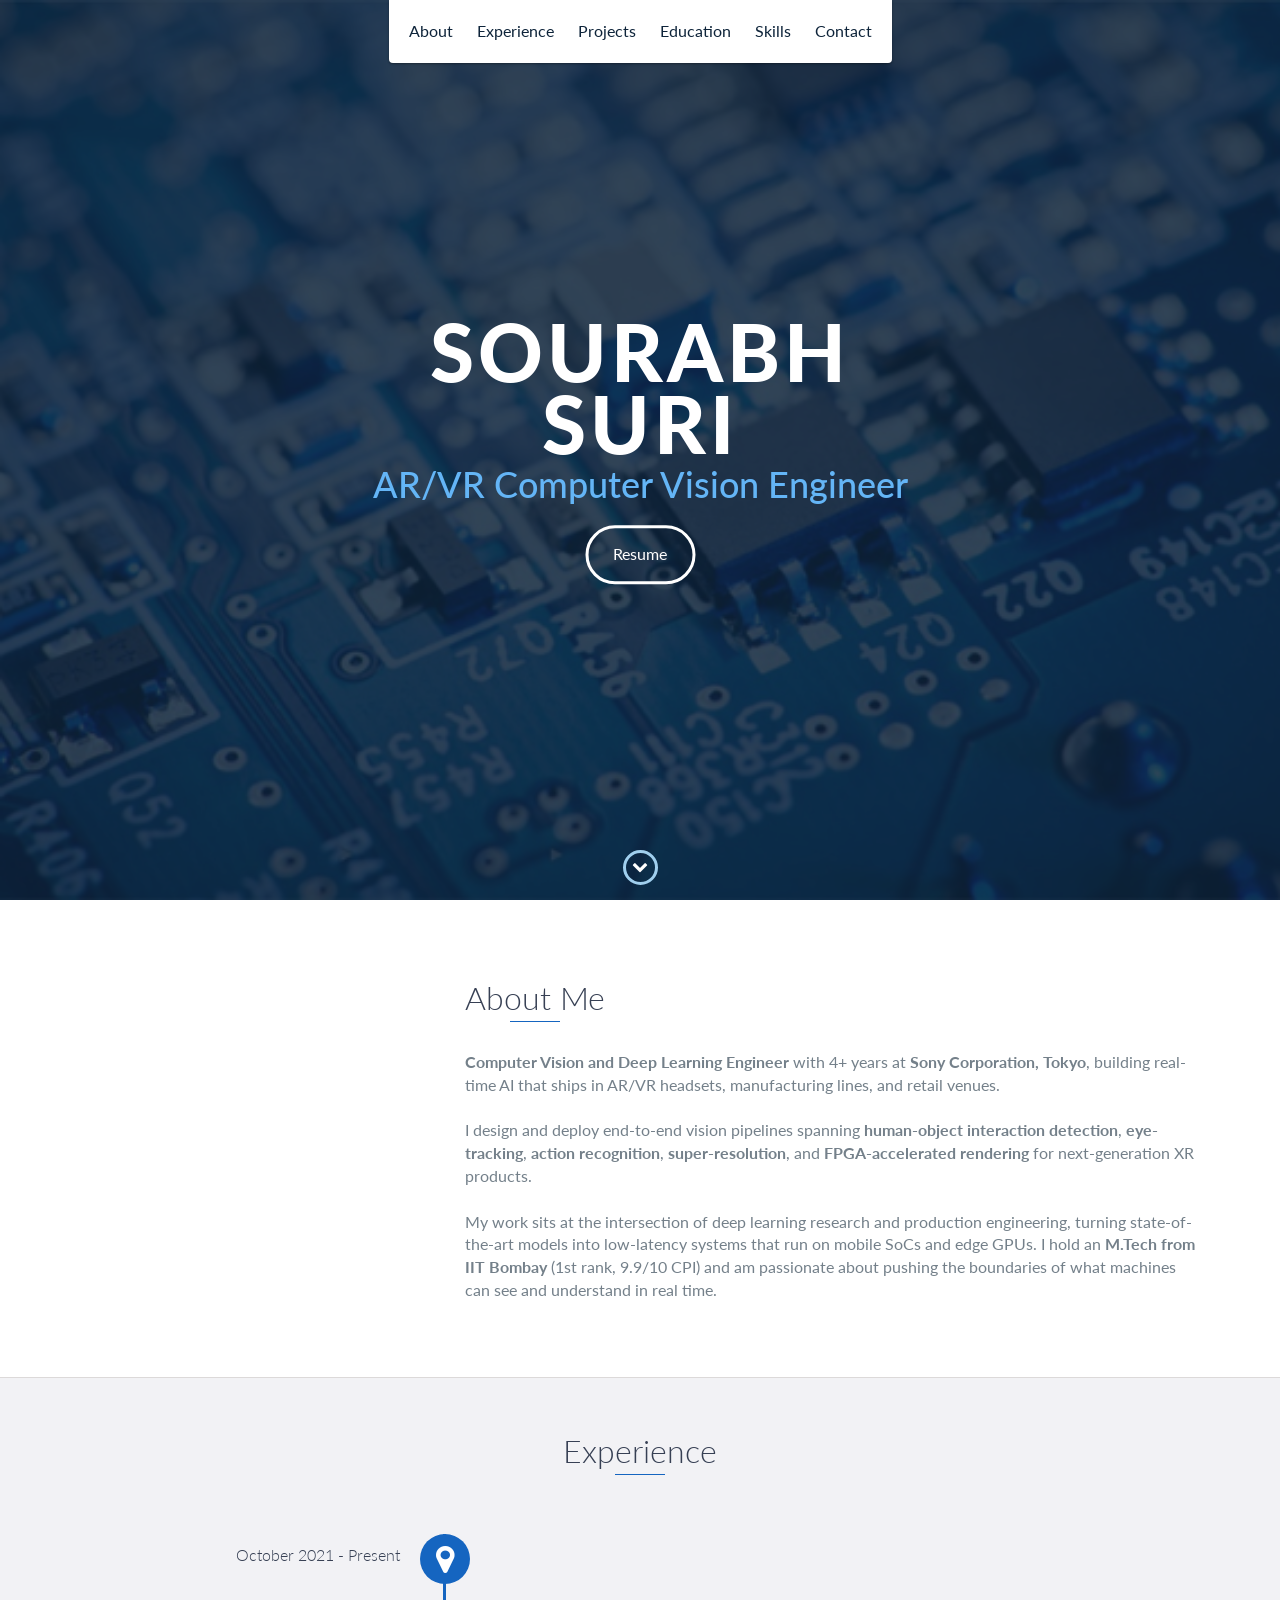
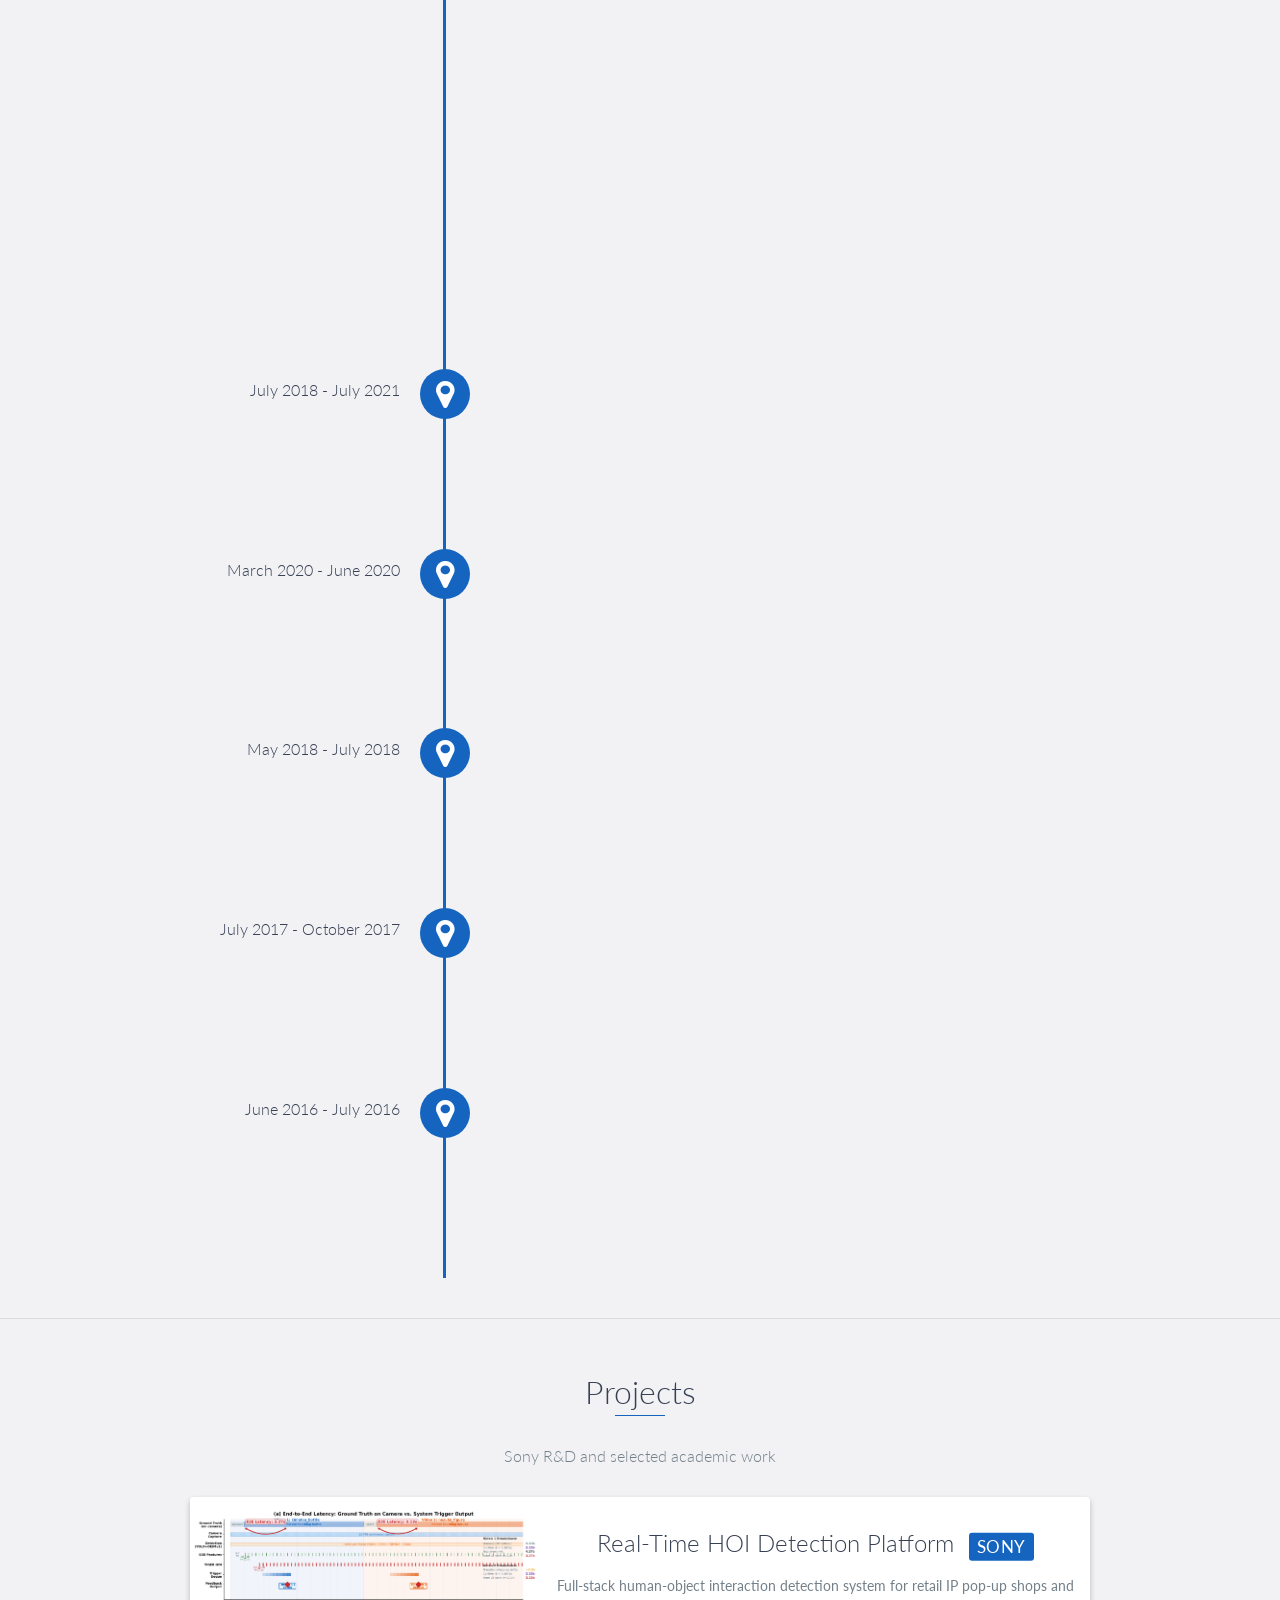
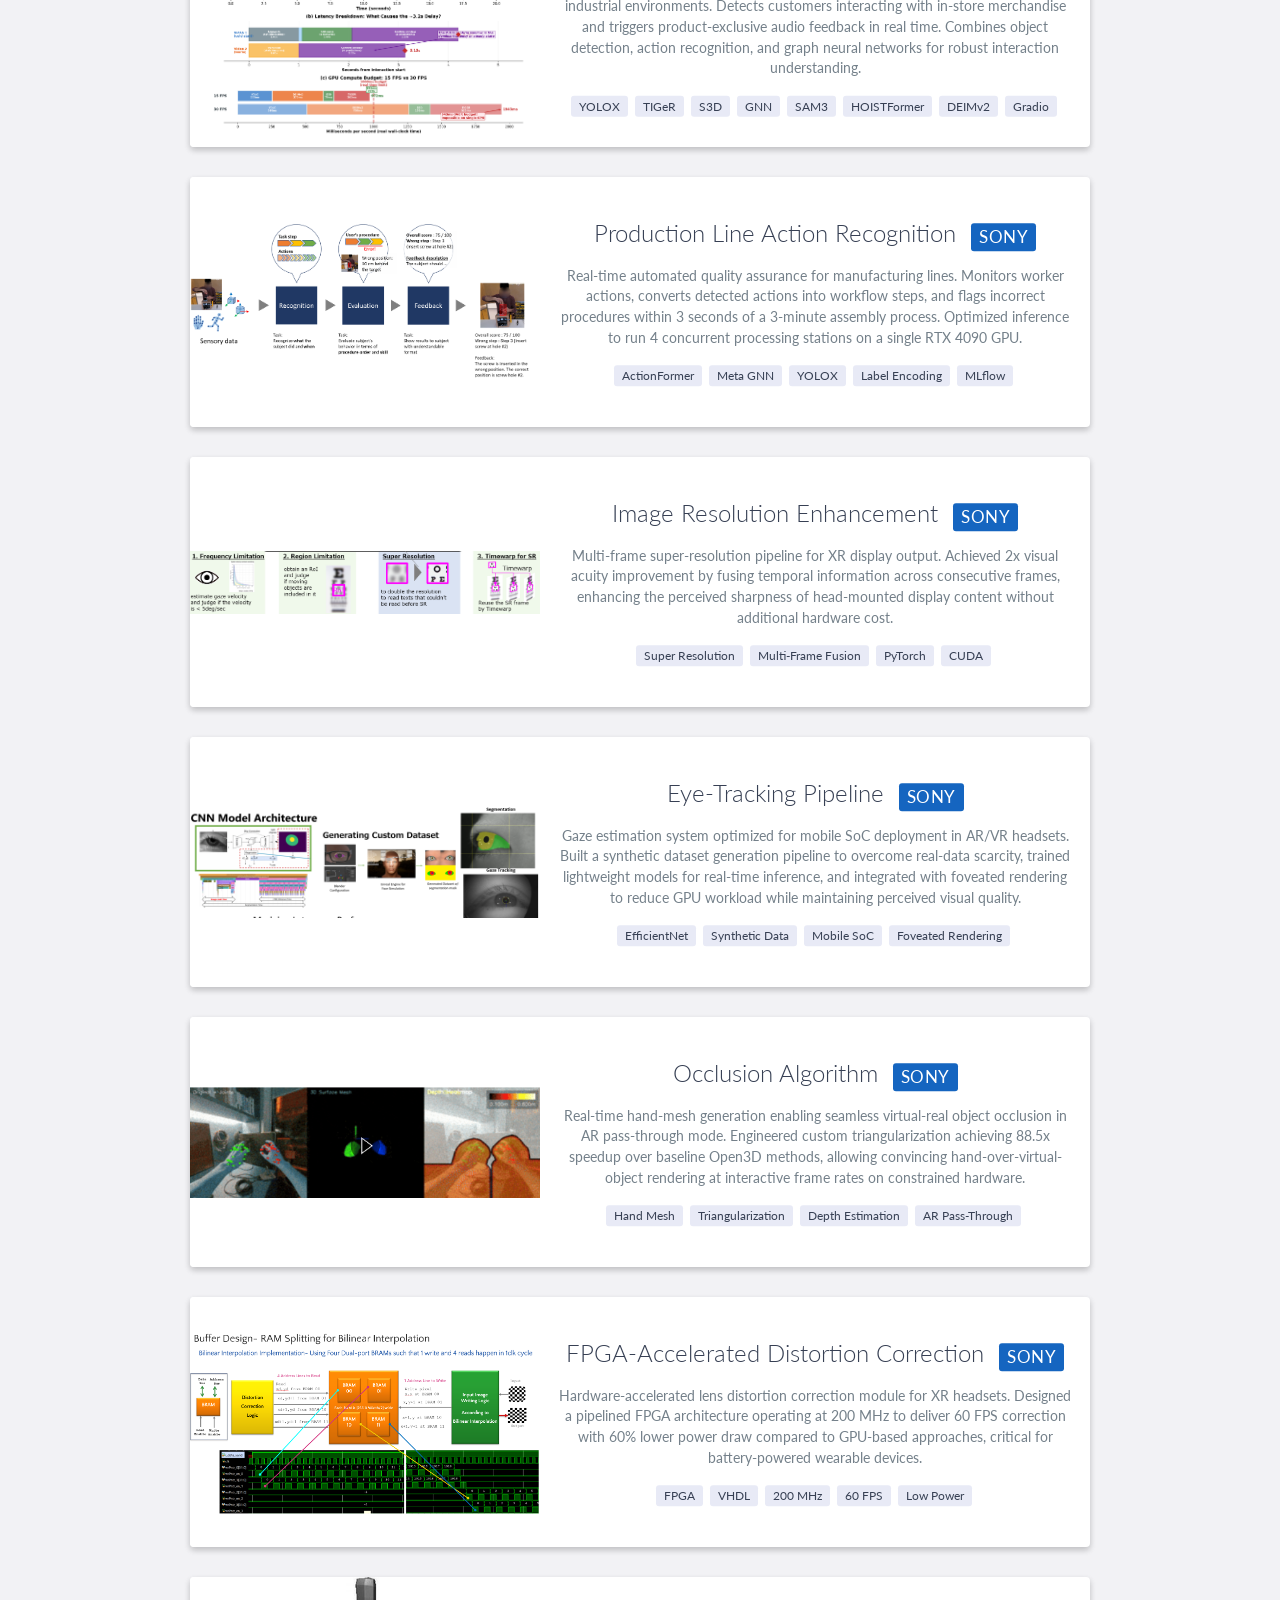
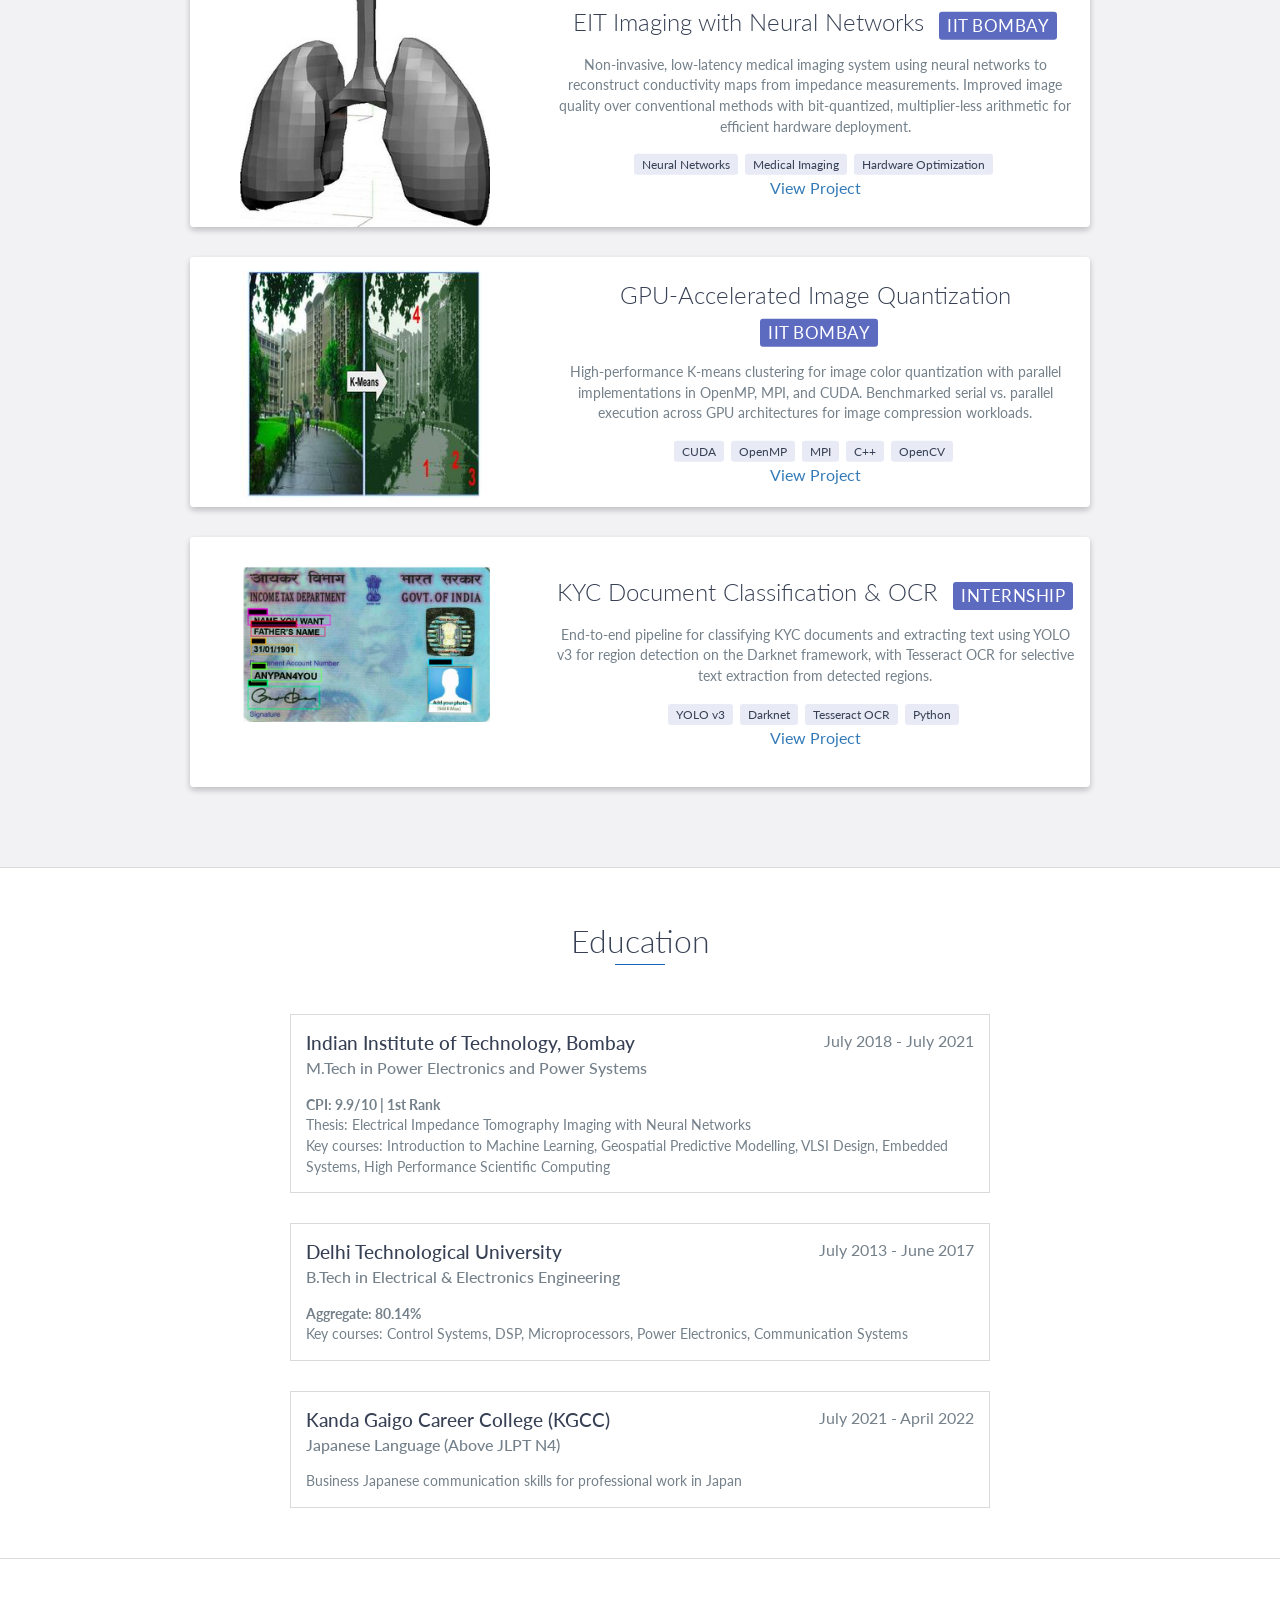
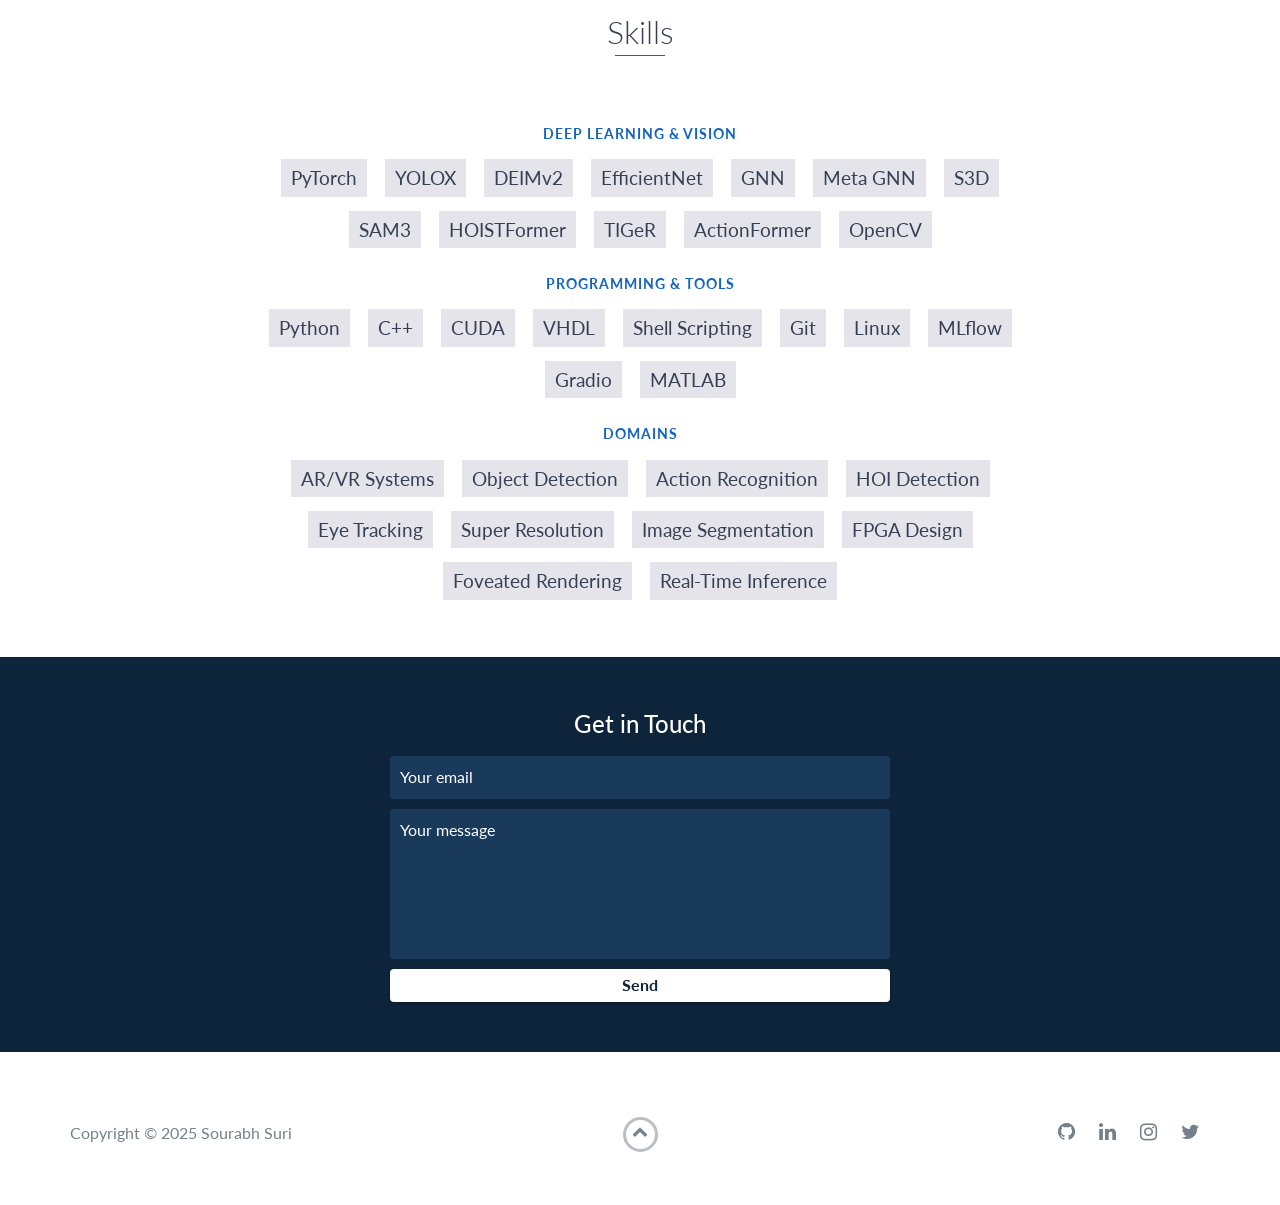
==== commit 13d5f444: "Fresh clean repository - removed sensitive content from history" ====
--- a/index-old.html
+++ b/index-old.html
@@ -263,9 +263,6 @@
                     Building real-time computer vision and deep learning systems for next-generation XR products, manufacturing automation, and immersive retail experiences.
                 </p>
                 <ul class="exp-detail">
-                    <li><strong>Current R&D Focus (FY26):</strong> Decoupled HOI auto-annotation, automated PDCA accuracy loops, and LLM-powered recognition auto-generation</li>
-                    <li><strong>Real-Time HOI Detection Platform:</strong> Built a full-stack system combining YOLOX, TIGeR, S3D, and GNN to detect human-object interactions across retail and industrial environments, with auto-annotation via SAM3, HOISTFormer, and DEIMv2</li>
-                    <li><strong>Production Line Action Recognition:</strong> Deployed real-time worker action monitoring using ActionFormer, Meta GNN, YOLOX, and label encoding to convert detected actions into workflow steps, flagging errors within 3 seconds of a 3-minute process. Optimized to run 4 concurrent stations on a single RTX 4090</li>
                     <li><strong>Image Resolution Enhancement:</strong> Developed multi-frame super-resolution achieving 2x visual acuity improvement for XR display output</li>
                     <li><strong>Eye-Tracking Pipeline:</strong> Built a gaze estimation pipeline with synthetic dataset generation and mobile SoC optimization for foveated rendering</li>
                     <li><strong>Occlusion Algorithm:</strong> Engineered real-time hand-mesh generation with 88.5x speedup, enabling seamless virtual-real object occlusion for AR pass-through</li>
--- a/css/styles.css
+++ b/css/styles.css
@@ -1,12 +1,12 @@
-/*!
-    Title: Dev Portfolio Template
-    Version: 1.2.1
-    Last Change: 08/28/2017
-    Author: Ryan Fitzgerald
-    Repo: https://github.com/RyanFitzgerald/devportfolio-template
-    Issues: https://github.com/RyanFitzgerald/devportfolio-template/issues
-
-    Description: This file contains all the styles associated with the page
-    that don't come from third party libraries. This file gets compiled using
-    Gulp and send to the /css folder which is then loaded on the page.
-*/body{font-family:'Lato', sans-serif;font-size:16px}body.active{overflow:hidden;z-index:-1}.no-js #experience-timeline>div{background:#fff;padding:10px;margin-bottom:10px;border:1px solid #dcd9d9}.no-js #experience-timeline>div h3{font-size:1.5em;font-weight:300;color:#374054;display:inline-block;margin:0}.no-js #experience-timeline>div h4{font-size:1.2em;font-weight:300;color:#7e8890;margin:0 0 15px 0}.no-js #experience-timeline>div p{color:#74808a;font-size:0.9em;margin:0}.no-js #experience-timeline:before,.no-js #experience-timeline:after{content:none}@keyframes dropHeader{0%{transform:translateY(-100%)}100%{transform:translateY(0)}}header{position:absolute;top:0;left:0;right:0;text-align:center;z-index:10;animation-name:dropHeader;animation-iteration-count:1;animation-timing-function:ease;animation-duration:0.75s}header ul{display:inline-block;background:#fff;text-align:center;padding:10px;margin:0;border-bottom-right-radius:4px;border-bottom-left-radius:4px}header li{display:inline-block}header a{display:block;color:#3498db;padding:10px}header a:hover{color:#217dbb;text-decoration:none;background:#eee;border-radius:4px}header a:focus{color:#3498db;text-decoration:none}header.active{display:block}header.sticky{position:fixed;z-index:999}#menu.active{display:block}#mobile-menu-open{display:none;cursor:pointer;position:fixed;right:15px;top:10px;color:#3498db;font-size:1.5em;z-index:20;padding:0 7px;border-radius:4px;background:#fff}#mobile-menu-close{display:none;text-align:right;width:100%;background:#fff;font-size:1.5em;padding-right:15px;padding-top:10px;cursor:pointer;color:#3498db}#mobile-menu-close span{font-size:0.5em;text-transform:uppercase}#mobile-menu-close i{vertical-align:middle}footer{padding:50px 0}.copyright{padding-top:20px}.copyright p{margin:0;color:#74808a}.top{text-align:center}.top span{cursor:pointer;display:block;margin:15px auto 0 auto;width:35px;height:35px;border-radius:50%;border:3px solid #b9bfc4;text-align:center}.top i{color:#74808a}.social{text-align:right}.social ul{margin:5px 0 0 0;padding:0}.social li{display:inline-block;font-size:1.25em;list-style:none}.social a{display:block;color:#74808a;padding:10px}.social a:hover{color:#3498db}.btn-rounded-white{display:inline-block;color:#fff;padding:15px 25px;border:3px solid #fff;border-radius:30px;transition:.5s ease all}.btn-rounded-white:hover{color:#3498db;background:#fff;text-decoration:none}.shadow{box-shadow:0 1px 3px rgba(0,0,0,0.12),0 1px 2px rgba(0,0,0,0.24)}.shadow-large{box-shadow:0 3px 6px rgba(0,0,0,0.08),0 3px 6px rgba(0,0,0,0.15)}.heading{position:relative;display:inline-block;font-size:2em;font-weight:300;margin:0 0 30px 0}.heading:after{position:absolute;content:'';top:100%;height:1px;width:50px;left:0;right:0;margin:0 auto;background:#3498db}.background-alt{background:#f2f2f5}#lead{position:relative;height:100vh;min-height:500px;max-height:1080px;background:url(../images/lead-bg.jpg);background-size:cover;padding:15px;overflow:hidden}#lead-content{position:absolute;z-index:10;top:50%;left:50%;transform:translate(-50%, -50%);text-align:center}#lead-content h1,#lead-content h2{margin:0}#lead-content h1{color:#fff;font-weight:900;font-size:5em;text-transform:uppercase;letter-spacing:0.05em;line-height:0.9em}#lead-content h2{color:#a0cfee;font-weight:500;font-size:2.25em;margin-bottom:15px}#lead-overlay{position:absolute;height:100%;width:100%;top:0;right:0;bottom:0;left:0;background:rgba(33,125,187,0.8);z-index:1}#lead-down{position:absolute;left:0;right:0;width:100%;text-align:center;z-index:10;bottom:15px;color:#fff}#lead-down span{cursor:pointer;display:block;margin:0 auto;width:35px;height:35px;border-radius:50%;border:3px solid #a0cfee;text-align:center}#lead-down i{animation:pulsate 1.5s ease;animation-iteration-count:infinite;padding-top:5px}@keyframes pulsate{0%{transform:scale(1, 1)}50%{transform:scale(1.2, 1.2)}100%{transform:scale(1, 1)}}#about{padding:75px 15px;border-bottom:1px solid #dcd9d9}#about h2{color:#374054}#about p{color:#74808a;margin:0}#experience{padding:50px 15px;text-align:center;border-bottom:1px solid #dcd9d9}#experience h2{color:#374054}#experience-timeline{margin:30px auto 0 auto;position:relative;max-width:1000px}#experience-timeline:before{position:absolute;content:'';top:0;bottom:0;left:303px;right:auto;height:100%;width:3px;background:#3498db;z-index:0}#experience-timeline:after{position:absolute;content:'';width:3px;height:40px;background:#3498db;background:linear-gradient(to bottom, #3498db, rgba(52,152,219,0));top:100%;left:303px}.vtimeline-content{margin-left:350px;background:#fff;border:1px solid #e6e6e6;padding:15px;border-radius:3px;text-align:left}.vtimeline-content h3{font-size:1.5em;font-weight:300;color:#374054;display:inline-block;margin:0}.vtimeline-content h4{font-size:1.2em;font-weight:300;color:#7e8890;margin:0 0 15px 0}.vtimeline-content p{color:#74808a;font-size:0.9em;margin:0}.vtimeline-point{position:relative;display:block;vertical-align:top;margin-bottom:30px}.vtimeline-icon{position:relative;color:#fff;width:50px;height:50px;background:#3498db;border-radius:50%;float:left;z-index:99;margin-left:280px}.vtimeline-icon i{display:block;font-size:2em;margin-top:10px}.vtimeline-date{width:260px;text-align:right;position:absolute;left:0;top:10px;font-weight:300;color:#374054}#education{padding:50px 15px 20px 15px;border-bottom:1px solid #dcd9d9;text-align:center}#education h2{color:#374054;margin-bottom:50px}.education-block{max-width:700px;margin:0 auto 30px auto;padding:15px;border:1px solid #dcd9d9;text-align:left}.education-block h3{font-weight:500;float:left;margin:0;color:#374054}.education-block span{color:#74808a;float:right}.education-block h4{color:#74808a;clear:both;font-weight:500;margin:0 0 15px 0}.education-block p,.education-block ul{margin:0;color:#74808a;font-size:0.9em}.education-block ul{padding:0 0 0 15px}#projects{padding:50px 15px;border-bottom:1px solid #dcd9d9;text-align:center}#projects h2{color:#374054;margin-bottom:50px}.project{position:relative;max-width:900px;margin:0 auto 30px auto;overflow:hidden;background:#fff;border-radius:4px}.project-image{float:left}.project-info{position:absolute;top:50%;transform:translateY(-50%);margin-left:300px;padding:15px}.project-info h3{font-size:1.5em;font-weight:300;color:#374054;margin:0 0 15px 0}.project-info p{color:#74808a;margin:0 0 15px 0;font-size:0.9em}.no-image .project-info{position:relative;margin:0;padding:30px 15px;transform:none}#more-projects{display:none}#skills{padding:50px 15px;text-align:center}#skills h2{color:#374054;margin-bottom:50px}#skills ul{display:block;margin:0 auto;padding:0;max-width:800px}#skills li{display:inline-block;margin:7px;padding:5px 10px;color:#374054;background:#e4e4ea;list-style:none;cursor:default;font-size:1.2em}#contact{padding:50px 15px;background:#3498db;text-align:center}#contact h2{margin:0 0 15px 0;color:#fff;font-weight:500}#contact-form{max-width:500px;margin:0 auto}#contact-form input,#contact-form textarea{display:block;width:100%;padding:10px;border-radius:4px;border:none;margin-bottom:10px;background:#1d6fa5;color:#fff;transition:.5s ease all}#contact-form input::-webkit-input-placeholder,#contact-form textarea::-webkit-input-placeholder{color:#fff}#contact-form input:-moz-placeholder,#contact-form textarea:-moz-placeholder{color:#fff;opacity:1}#contact-form input::-moz-placeholder,#contact-form textarea::-moz-placeholder{color:#fff;opacity:1}#contact-form input:-ms-input-placeholder,#contact-form textarea:-ms-input-placeholder{color:#fff}#contact-form input:focus,#contact-form textarea:focus{outline:none;background:#16527a}#contact-form textarea{height:150px;resize:none}#contact-form button{display:block;width:100%;background:#fff;border-radius:4px;padding:5px 10px;border:none;color:#3498db;font-weight:700;box-shadow:0 1px 3px rgba(0,0,0,0.12),0 1px 2px rgba(0,0,0,0.24);transition:.5s ease all}#contact-form button:hover{box-shadow:0 10px 20px rgba(0,0,0,0.19),0 6px 6px rgba(0,0,0,0.23)}.optional-section{padding:50px 15px;text-align:center;border-top:1px solid #dcd9d9}.optional-section h2{color:#374054}.optional-section-block{max-width:700px;margin:0 auto 30px auto;padding:15px;border:1px solid #dcd9d9;background:#fff;text-align:left}.optional-section-block h3{font-weight:500;margin:0 0 15px 0;color:#374054}.optional-section-block h4{color:#74808a;clear:both;font-weight:500;margin:0 0 15px 0}.optional-section-block p,.optional-section-block ul{margin:0 0 15px 0;color:#74808a;font-size:0.9em}.optional-section-block ul{padding:0 0 0 15px}@media only screen and (max-width: 750px){#experience-timeline:before,#experience-timeline:after{left:23px}.vtimeline-date{width:auto;text-align:left;position:relative;margin-bottom:15px;display:block;margin-left:70px}.vtimeline-icon{margin-left:0}.vtimeline-content{margin-left:70px}}@media only screen and (max-width: 992px){#lead{height:auto;min-height:auto;max-height:auto;padding:100px 15px}#lead-content{position:relative;transform:none;left:auto;top:auto}#lead-content h1{font-size:3em}#lead-content h2{font-size:1.75em}#about{text-align:center}#about p{text-align:left}}@media only screen and (max-width: 768px){header{position:fixed;display:none;z-index:999;animation:none;bottom:0;height:100%}#mobile-menu-open,#mobile-menu-close{display:block}#menu{height:100%;overflow-y:auto;box-shadow:none;border-radius:0;width:100%}#menu li{display:block;margin-bottom:10px}#lead-content h1{font-size:2em}#lead-content h2{font-size:1.3em}#lead-content a{padding:10px 20px}#lead-down{display:none}.education-block h3,.education-block span{float:none}.project-image{display:none}.project-info{position:relative;margin:0;padding:30px 15px;top:auto;transform:none}footer{text-align:center}.social{text-align:center}}@media only screen and (max-width: 480px){#lead-content h1{font-size:1.5em}#lead-content h2{font-size:1em}#lead-content a{font-size:0.9em;padding:5px 10px}}
+/*!
+    Title: Dev Portfolio Template
+    Version: 1.2.1
+    Last Change: 08/28/2017
+    Author: Ryan Fitzgerald
+    Repo: https://github.com/RyanFitzgerald/devportfolio-template
+    Issues: https://github.com/RyanFitzgerald/devportfolio-template/issues
+
+    Description: This file contains all the styles associated with the page
+    that don't come from third party libraries. This file gets compiled using
+    Gulp and send to the /css folder which is then loaded on the page.
+*/body{font-family:'Lato', sans-serif;font-size:16px}body.active{overflow:hidden;z-index:-1}.no-js #experience-timeline>div{background:#fff;padding:10px;margin-bottom:10px;border:1px solid #dcd9d9}.no-js #experience-timeline>div h3{font-size:1.5em;font-weight:300;color:#374054;display:inline-block;margin:0}.no-js #experience-timeline>div h4{font-size:1.2em;font-weight:300;color:#7e8890;margin:0 0 15px 0}.no-js #experience-timeline>div p{color:#74808a;font-size:0.9em;margin:0}.no-js #experience-timeline:before,.no-js #experience-timeline:after{content:none}@keyframes dropHeader{0%{transform:translateY(-100%)}100%{transform:translateY(0)}}header{position:absolute;top:0;left:0;right:0;text-align:center;z-index:10;animation-name:dropHeader;animation-iteration-count:1;animation-timing-function:ease;animation-duration:0.75s}header ul{display:inline-block;background:#fff;text-align:center;padding:10px;margin:0;border-bottom-right-radius:4px;border-bottom-left-radius:4px}header li{display:inline-block}header a{display:block;color:#3498db;padding:10px}header a:hover{color:#217dbb;text-decoration:none;background:#eee;border-radius:4px}header a:focus{color:#3498db;text-decoration:none}header.active{display:block}header.sticky{position:fixed;z-index:999}#menu.active{display:block}#mobile-menu-open{display:none;cursor:pointer;position:fixed;right:15px;top:10px;color:#3498db;font-size:1.5em;z-index:20;padding:0 7px;border-radius:4px;background:#fff}#mobile-menu-close{display:none;text-align:right;width:100%;background:#fff;font-size:1.5em;padding-right:15px;padding-top:10px;cursor:pointer;color:#3498db}#mobile-menu-close span{font-size:0.5em;text-transform:uppercase}#mobile-menu-close i{vertical-align:middle}footer{padding:50px 0}.copyright{padding-top:20px}.copyright p{margin:0;color:#74808a}.top{text-align:center}.top span{cursor:pointer;display:block;margin:15px auto 0 auto;width:35px;height:35px;border-radius:50%;border:3px solid #b9bfc4;text-align:center}.top i{color:#74808a}.social{text-align:right}.social ul{margin:5px 0 0 0;padding:0}.social li{display:inline-block;font-size:1.25em;list-style:none}.social a{display:block;color:#74808a;padding:10px}.social a:hover{color:#3498db}.btn-rounded-white{display:inline-block;color:#fff;padding:15px 25px;border:3px solid #fff;border-radius:30px;transition:.5s ease all}.btn-rounded-white:hover{color:#3498db;background:#fff;text-decoration:none}.shadow{box-shadow:0 1px 3px rgba(0,0,0,0.12),0 1px 2px rgba(0,0,0,0.24)}.shadow-large{box-shadow:0 3px 6px rgba(0,0,0,0.08),0 3px 6px rgba(0,0,0,0.15)}.heading{position:relative;display:inline-block;font-size:2em;font-weight:300;margin:0 0 30px 0}.heading:after{position:absolute;content:'';top:100%;height:1px;width:50px;left:0;right:0;margin:0 auto;background:#3498db}.background-alt{background:#f2f2f5}#lead{position:relative;height:100vh;min-height:500px;max-height:1080px;background:url(../images/lead-bg.jpg);background-size:cover;padding:15px;overflow:hidden}#lead-content{position:absolute;z-index:10;top:50%;left:50%;transform:translate(-50%, -50%);text-align:center}#lead-content h1,#lead-content h2{margin:0}#lead-content h1{color:#fff;font-weight:900;font-size:5em;text-transform:uppercase;letter-spacing:0.05em;line-height:0.9em}#lead-content h2{color:#a0cfee;font-weight:500;font-size:2.25em;margin-bottom:15px}#lead-overlay{position:absolute;height:100%;width:100%;top:0;right:0;bottom:0;left:0;background:rgba(33,125,187,0.8);z-index:1}#lead-down{position:absolute;left:0;right:0;width:100%;text-align:center;z-index:10;bottom:15px;color:#fff}#lead-down span{cursor:pointer;display:block;margin:0 auto;width:35px;height:35px;border-radius:50%;border:3px solid #a0cfee;text-align:center}#lead-down i{animation:pulsate 1.5s ease;animation-iteration-count:infinite;padding-top:5px}@keyframes pulsate{0%{transform:scale(1, 1)}50%{transform:scale(1.2, 1.2)}100%{transform:scale(1, 1)}}#about{padding:75px 15px;border-bottom:1px solid #dcd9d9}#about h2{color:#374054}#about p{color:#74808a;margin:0}#experience{padding:50px 15px;text-align:center;border-bottom:1px solid #dcd9d9}#experience h2{color:#374054}#experience-timeline{margin:30px auto 0 auto;position:relative;max-width:1000px}#experience-timeline:before{position:absolute;content:'';top:0;bottom:0;left:303px;right:auto;height:100%;width:3px;background:#3498db;z-index:0}#experience-timeline:after{position:absolute;content:'';width:3px;height:40px;background:#3498db;background:linear-gradient(to bottom, #3498db, rgba(52,152,219,0));top:100%;left:303px}.vtimeline-content{margin-left:350px;background:#fff;border:1px solid #e6e6e6;padding:15px;border-radius:3px;text-align:left}.vtimeline-content h3{font-size:1.5em;font-weight:300;color:#374054;display:inline-block;margin:0}.vtimeline-content h4{font-size:1.2em;font-weight:300;color:#7e8890;margin:0 0 15px 0}.vtimeline-content p{color:#74808a;font-size:0.9em;margin:0}.vtimeline-point{position:relative;display:block;vertical-align:top;margin-bottom:30px}.vtimeline-icon{position:relative;color:#fff;width:50px;height:50px;background:#3498db;border-radius:50%;float:left;z-index:99;margin-left:280px}.vtimeline-icon i{display:block;font-size:2em;margin-top:10px}.vtimeline-date{width:260px;text-align:right;position:absolute;left:0;top:10px;font-weight:300;color:#374054}#education{padding:50px 15px 20px 15px;border-bottom:1px solid #dcd9d9;text-align:center}#education h2{color:#374054;margin-bottom:50px}.education-block{max-width:700px;margin:0 auto 30px auto;padding:15px;border:1px solid #dcd9d9;text-align:left}.education-block h3{font-weight:500;float:left;margin:0;color:#374054}.education-block span{color:#74808a;float:right}.education-block h4{color:#74808a;clear:both;font-weight:500;margin:0 0 15px 0}.education-block p,.education-block ul{margin:0;color:#74808a;font-size:0.9em}.education-block ul{padding:0 0 0 15px}#projects{padding:50px 15px;border-bottom:1px solid #dcd9d9;text-align:center}#projects h2{color:#374054;margin-bottom:50px}.project{position:relative;max-width:900px;margin:0 auto 30px auto;overflow:hidden;background:#fff;border-radius:4px}.project-image{float:left}.project-info{position:absolute;top:50%;transform:translateY(-50%);margin-left:300px;padding:15px}.project-info h3{font-size:1.5em;font-weight:300;color:#374054;margin:0 0 15px 0}.project-info p{color:#74808a;margin:0 0 15px 0;font-size:0.9em}.no-image .project-info{position:relative;margin:0;padding:30px 15px;transform:none}#more-projects{display:none}#skills{padding:50px 15px;text-align:center}#skills h2{color:#374054;margin-bottom:50px}#skills ul{display:block;margin:0 auto;padding:0;max-width:800px}#skills li{display:inline-block;margin:7px;padding:5px 10px;color:#374054;background:#e4e4ea;list-style:none;cursor:default;font-size:1.2em}#contact{padding:50px 15px;background:#3498db;text-align:center}#contact h2{margin:0 0 15px 0;color:#fff;font-weight:500}#contact-form{max-width:500px;margin:0 auto}#contact-form input,#contact-form textarea{display:block;width:100%;padding:10px;border-radius:4px;border:none;margin-bottom:10px;background:#1d6fa5;color:#fff;transition:.5s ease all}#contact-form input::-webkit-input-placeholder,#contact-form textarea::-webkit-input-placeholder{color:#fff}#contact-form input:-moz-placeholder,#contact-form textarea:-moz-placeholder{color:#fff;opacity:1}#contact-form input::-moz-placeholder,#contact-form textarea::-moz-placeholder{color:#fff;opacity:1}#contact-form input:-ms-input-placeholder,#contact-form textarea:-ms-input-placeholder{color:#fff}#contact-form input:focus,#contact-form textarea:focus{outline:none;background:#16527a}#contact-form textarea{height:150px;resize:none}#contact-form button{display:block;width:100%;background:#fff;border-radius:4px;padding:5px 10px;border:none;color:#3498db;font-weight:700;box-shadow:0 1px 3px rgba(0,0,0,0.12),0 1px 2px rgba(0,0,0,0.24);transition:.5s ease all}#contact-form button:hover{box-shadow:0 10px 20px rgba(0,0,0,0.19),0 6px 6px rgba(0,0,0,0.23)}.optional-section{padding:50px 15px;text-align:center;border-top:1px solid #dcd9d9}.optional-section h2{color:#374054}.optional-section-block{max-width:700px;margin:0 auto 30px auto;padding:15px;border:1px solid #dcd9d9;background:#fff;text-align:left}.optional-section-block h3{font-weight:500;margin:0 0 15px 0;color:#374054}.optional-section-block h4{color:#74808a;clear:both;font-weight:500;margin:0 0 15px 0}.optional-section-block p,.optional-section-block ul{margin:0 0 15px 0;color:#74808a;font-size:0.9em}.optional-section-block ul{padding:0 0 0 15px}@media only screen and (max-width: 750px){#experience-timeline:before,#experience-timeline:after{left:23px}.vtimeline-date{width:auto;text-align:left;position:relative;margin-bottom:15px;display:block;margin-left:70px}.vtimeline-icon{margin-left:0}.vtimeline-content{margin-left:70px}}@media only screen and (max-width: 992px){#lead{height:auto;min-height:auto;max-height:auto;padding:100px 15px}#lead-content{position:relative;transform:none;left:auto;top:auto}#lead-content h1{font-size:3em}#lead-content h2{font-size:1.75em}#about{text-align:center}#about p{text-align:left}}@media only screen and (max-width: 768px){header{position:fixed;display:none;z-index:999;animation:none;bottom:0;height:100%}#mobile-menu-open,#mobile-menu-close{display:block}#menu{height:100%;overflow-y:auto;box-shadow:none;border-radius:0;width:100%}#menu li{display:block;margin-bottom:10px}#lead-content h1{font-size:2em}#lead-content h2{font-size:1.3em}#lead-content a{padding:10px 20px}#lead-down{display:none}.education-block h3,.education-block span{float:none}.project-image{display:none}.project-info{position:relative;margin:0;padding:30px 15px;top:auto;transform:none}footer{text-align:center}.social{text-align:center}}@media only screen and (max-width: 480px){#lead-content h1{font-size:1.5em}#lead-content h2{font-size:1em}#lead-content a{font-size:0.9em;padding:5px 10px}}
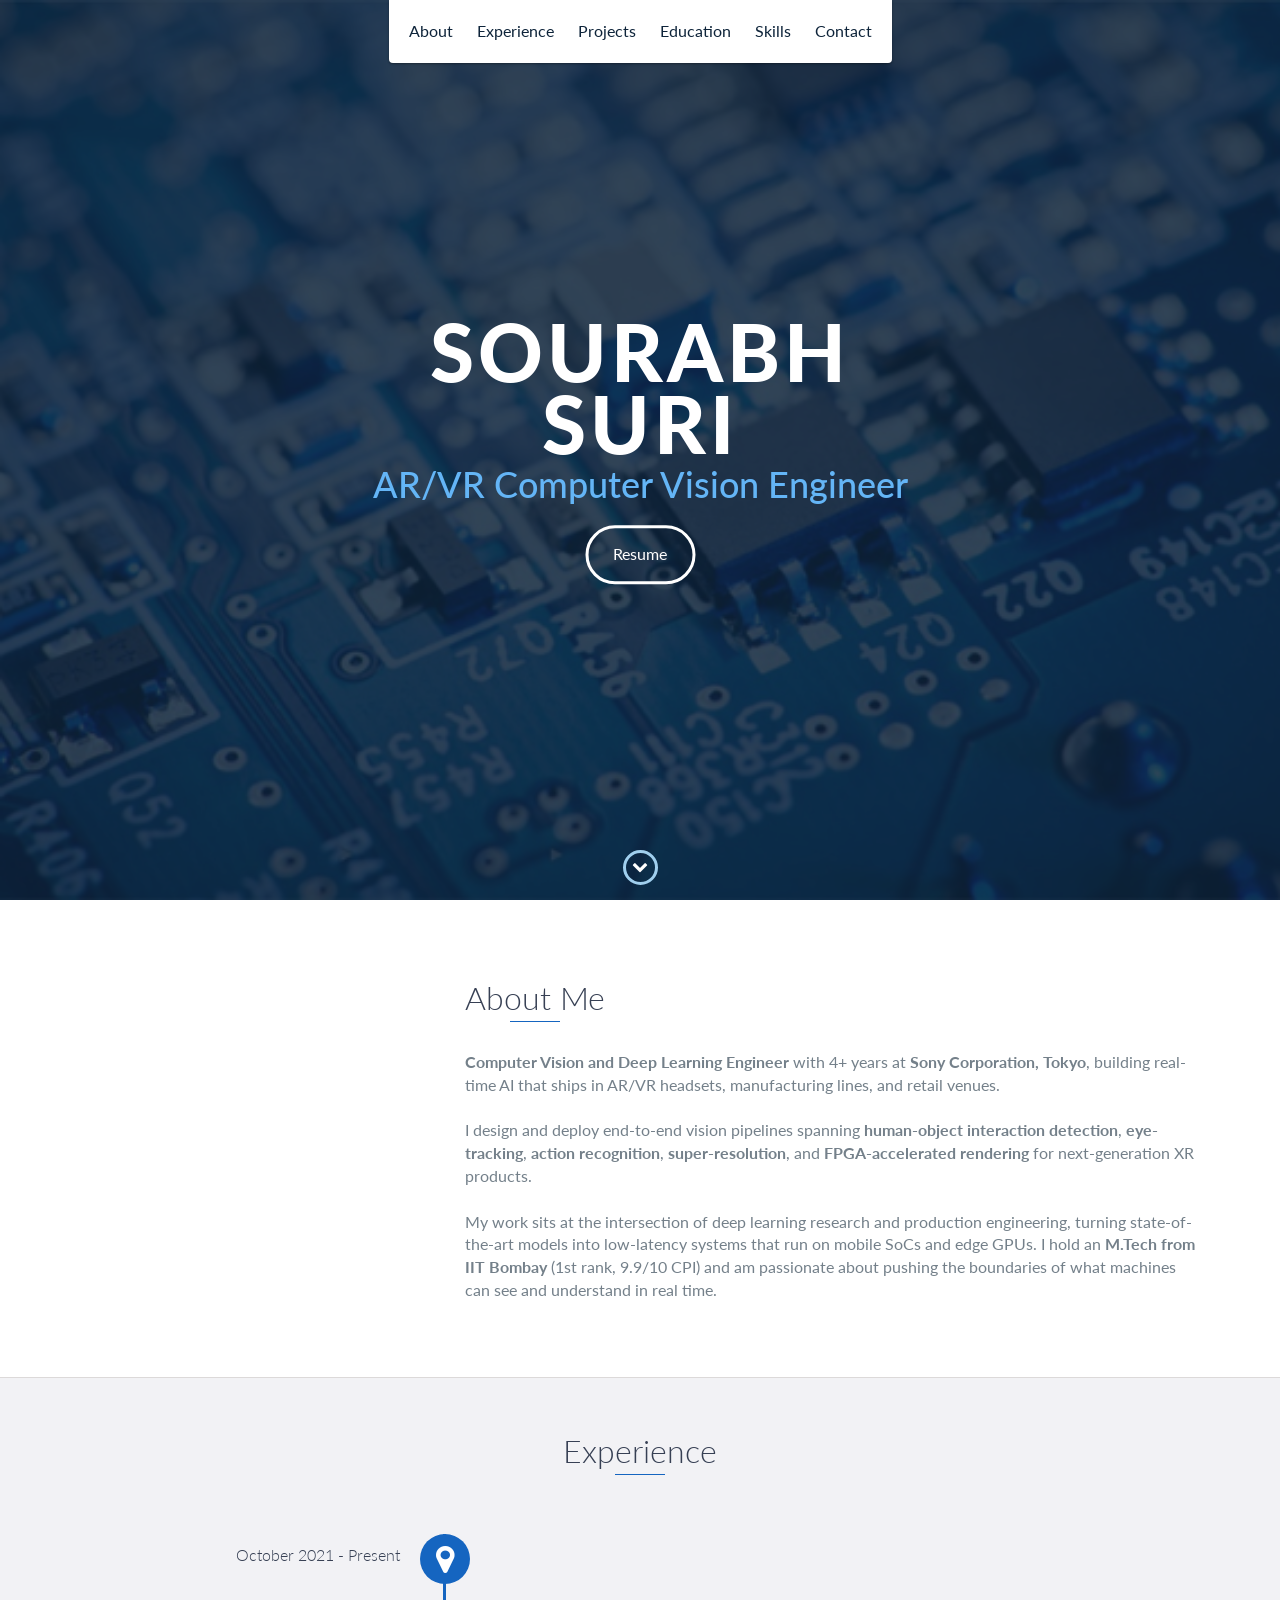
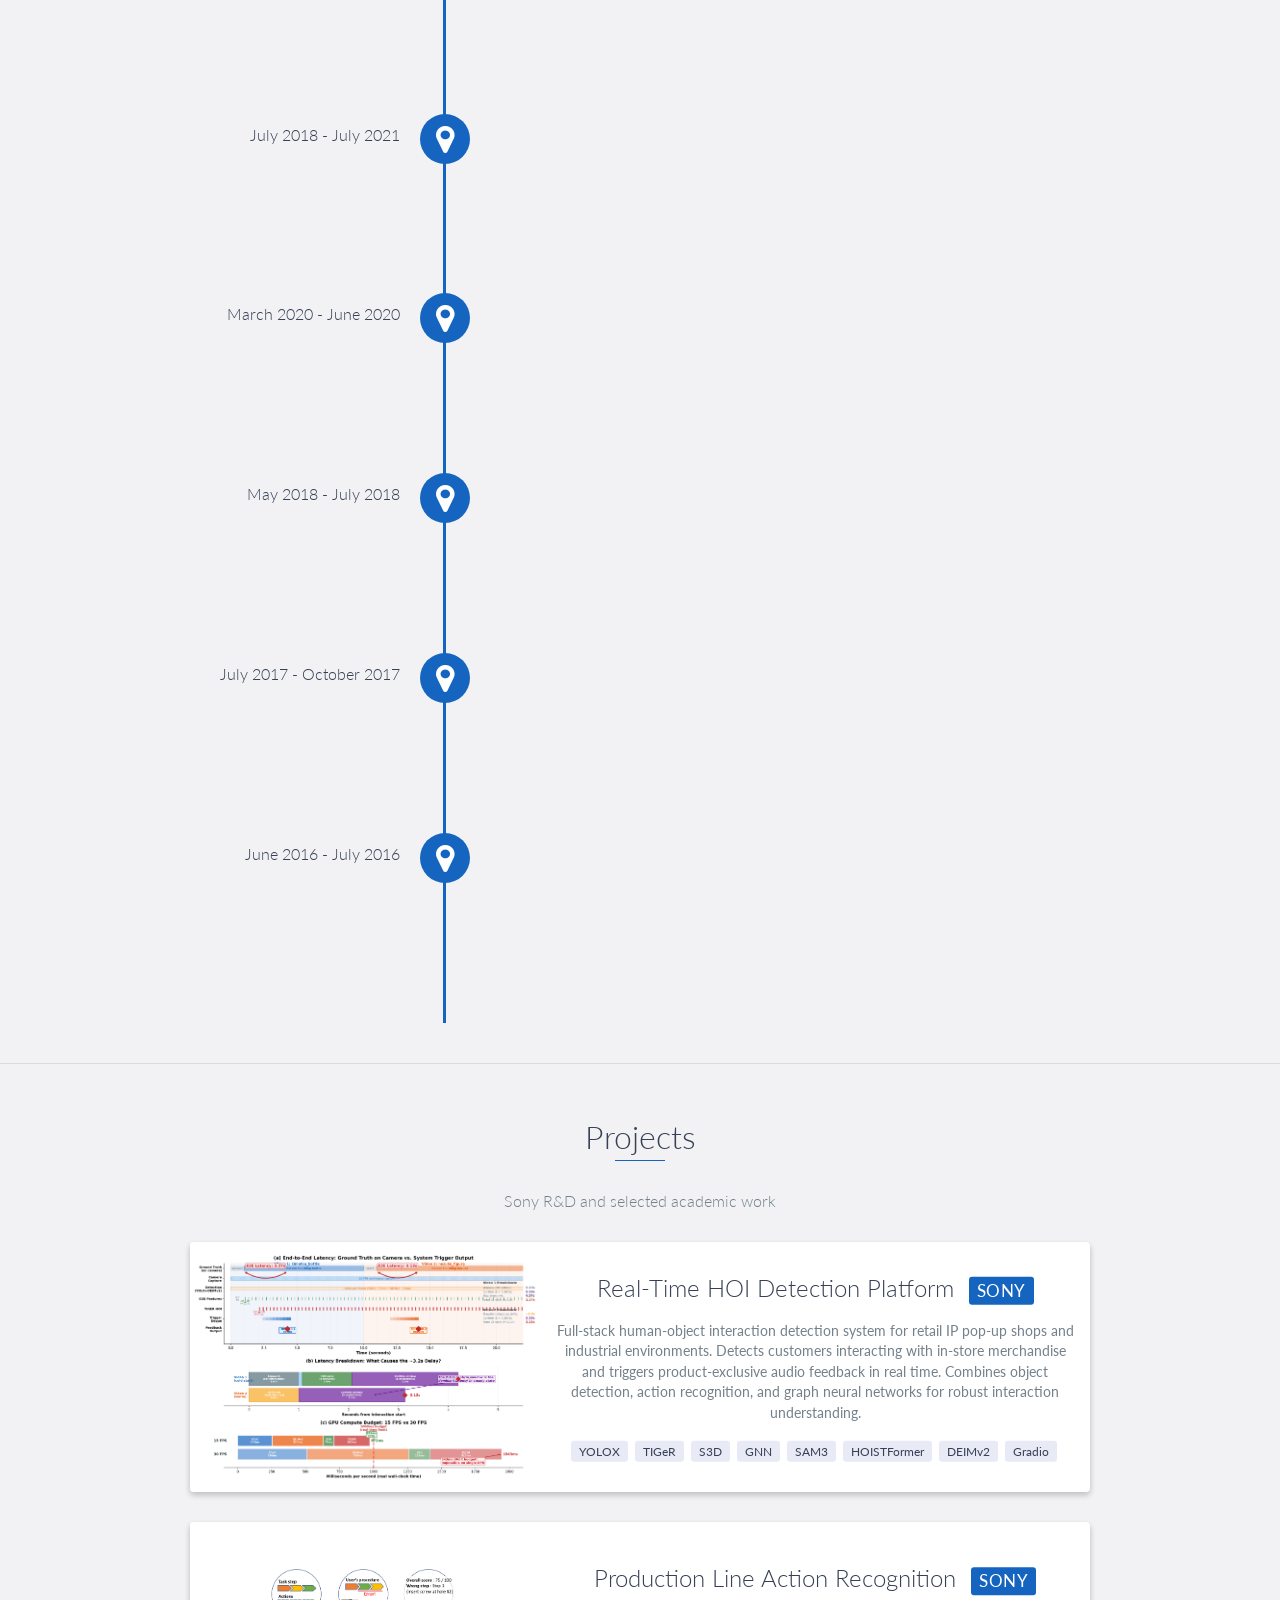
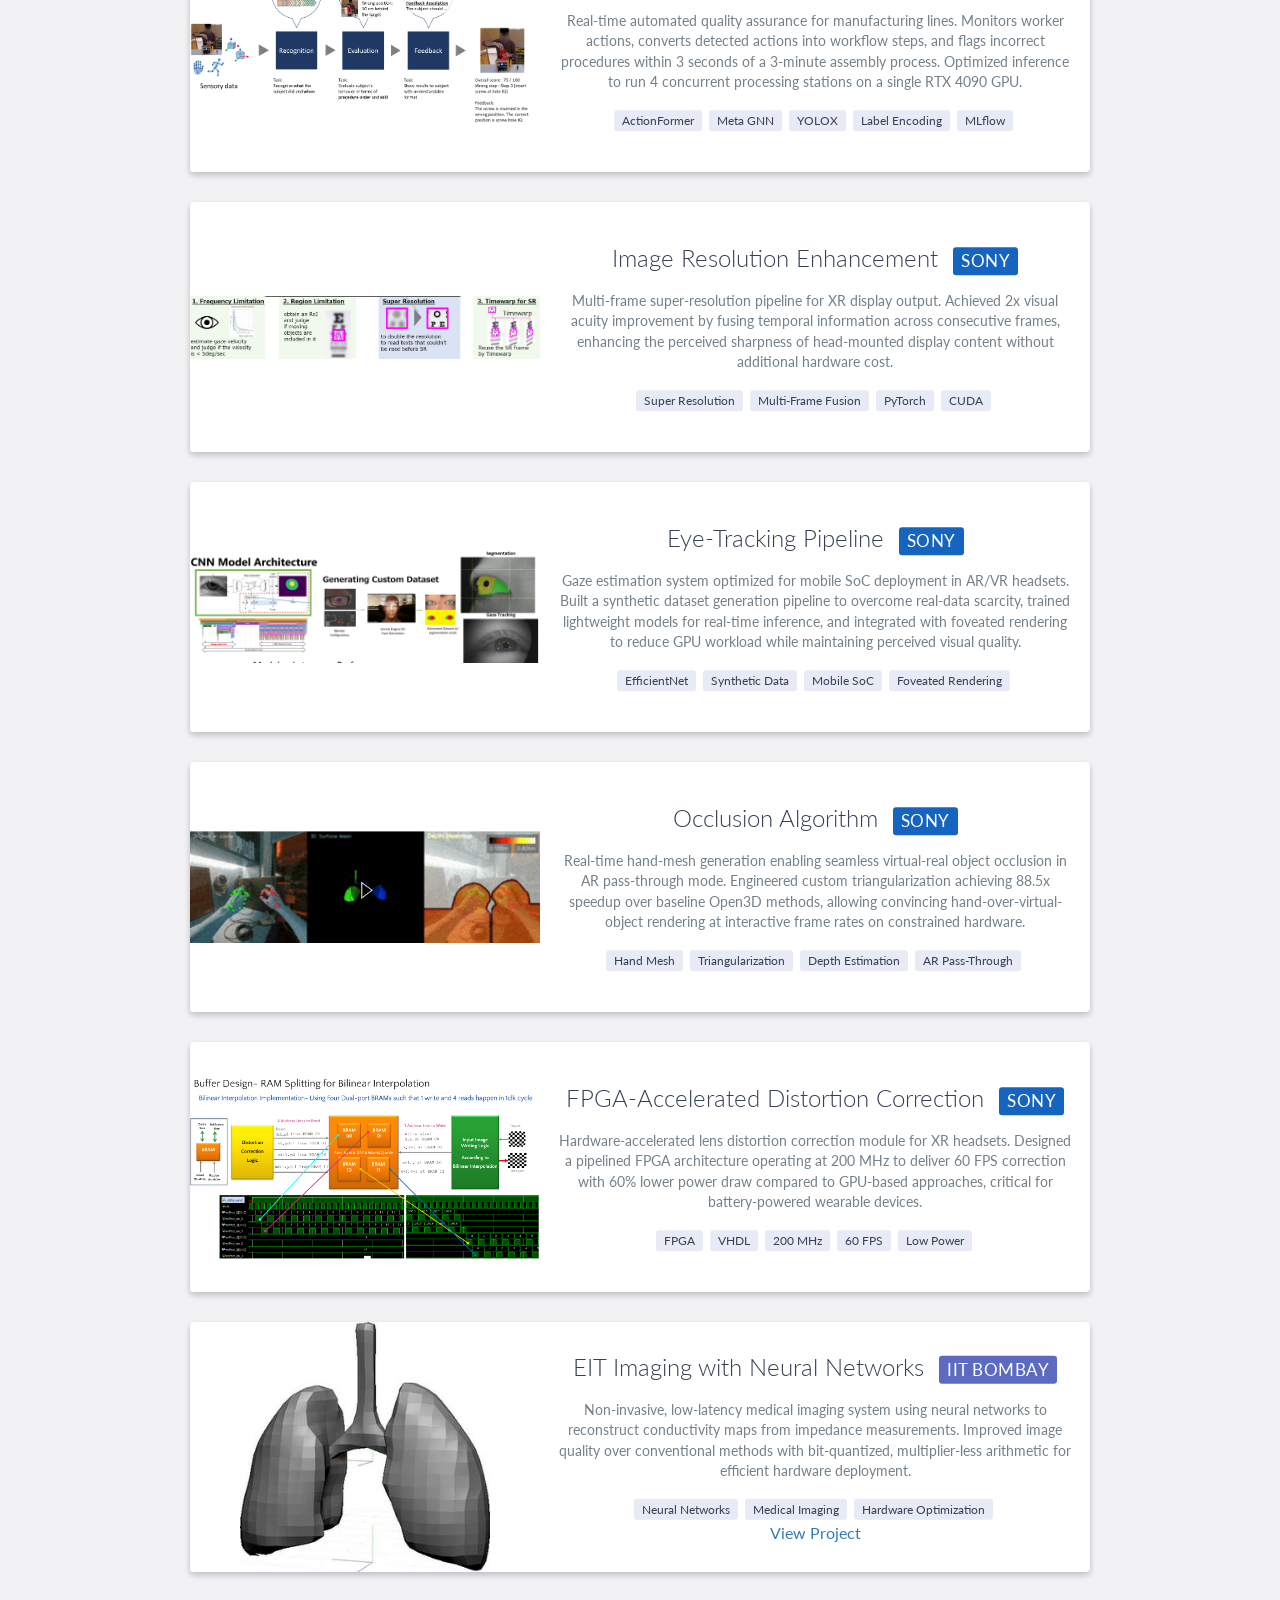
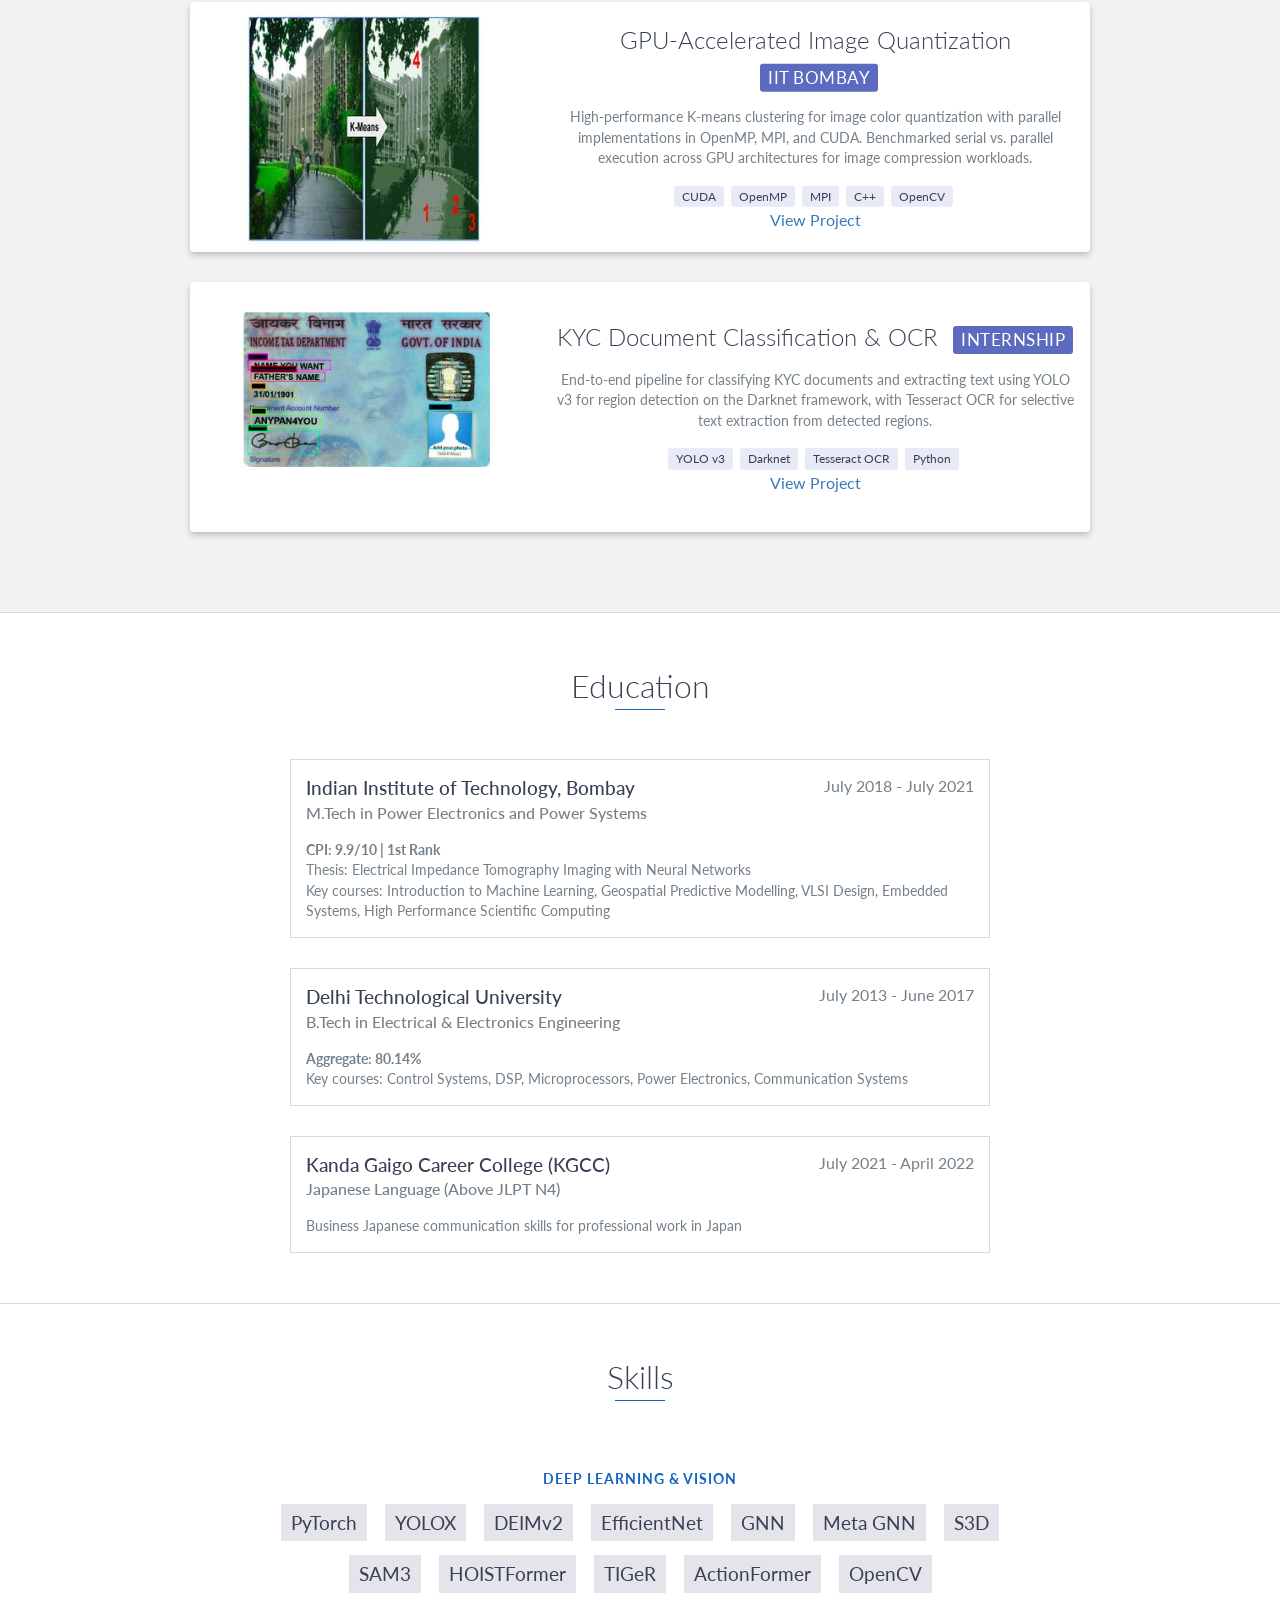
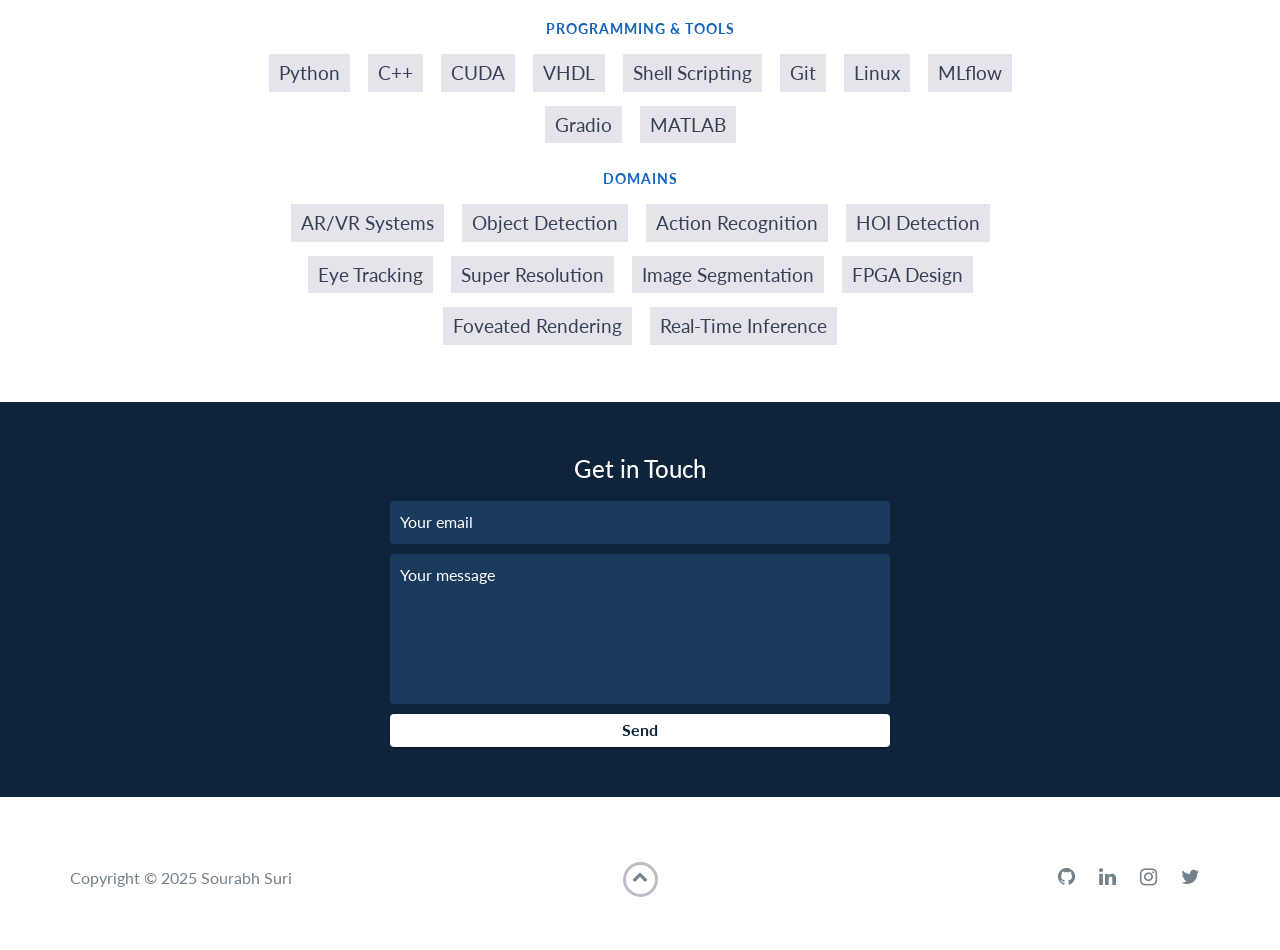
==== commit fa761705: "Remove all detailed Sony project descriptions - keep only one-liner" ====
--- a/index-old.html
+++ b/index-old.html
@@ -262,13 +262,6 @@
                 <p>
                     Building real-time computer vision and deep learning systems for next-generation XR products, manufacturing automation, and immersive retail experiences.
                 </p>
-                <ul class="exp-detail">
-                    <li><strong>Image Resolution Enhancement:</strong> Developed multi-frame super-resolution achieving 2x visual acuity improvement for XR display output</li>
-                    <li><strong>Eye-Tracking Pipeline:</strong> Built a gaze estimation pipeline with synthetic dataset generation and mobile SoC optimization for foveated rendering</li>
-                    <li><strong>Occlusion Algorithm:</strong> Engineered real-time hand-mesh generation with 88.5x speedup, enabling seamless virtual-real object occlusion for AR pass-through</li>
-                    <li><strong>FPGA-Accelerated Distortion Correction:</strong> Designed a distortion correction module on FPGA achieving 60 FPS at 200 MHz with 60% lower power consumption</li>
-                    <li><strong>Multi-Camera CV Capture System:</strong> Architected a 15-camera (IMX418) synchronized capture system at 60 FPS feeding 4K OLED displays</li>
-                </ul>
             </div>
 
             <div data-aos="flip-down" data-aos-duration="1500" data-date="July 2018 - July 2021">
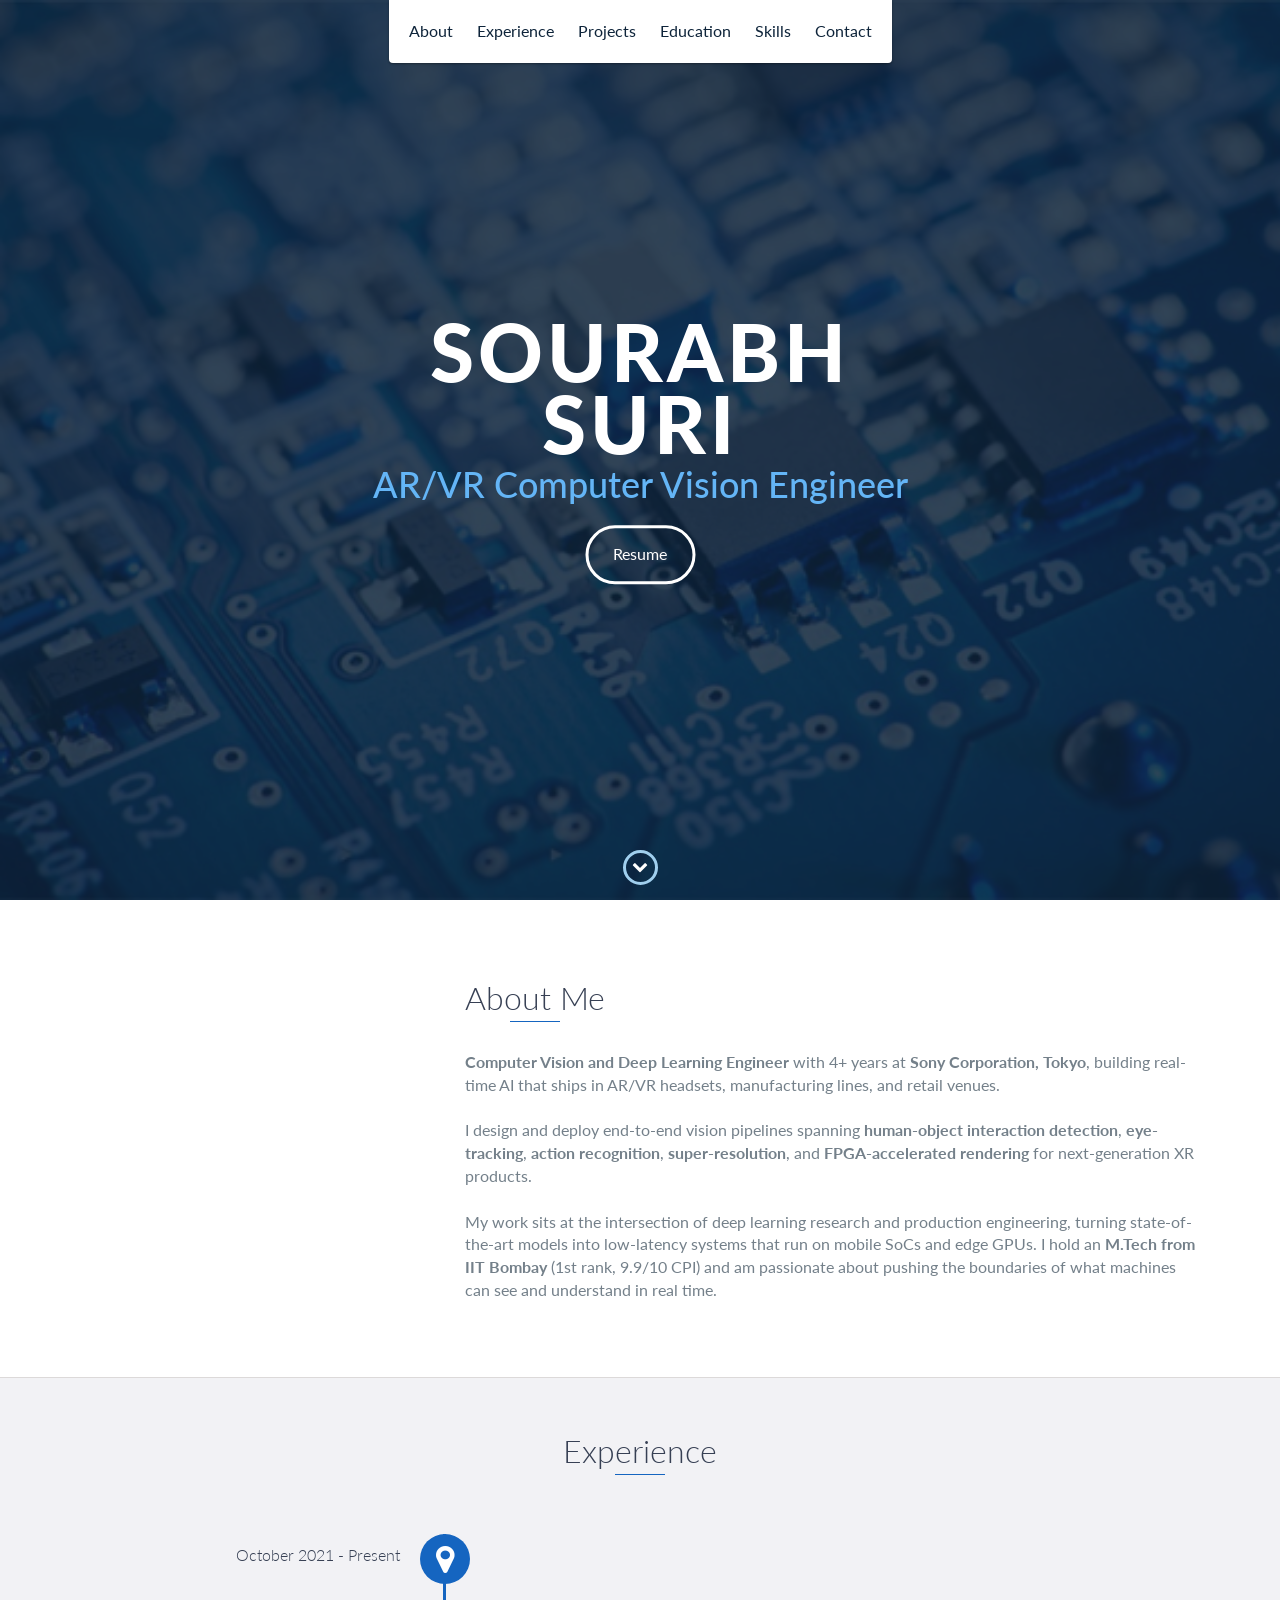
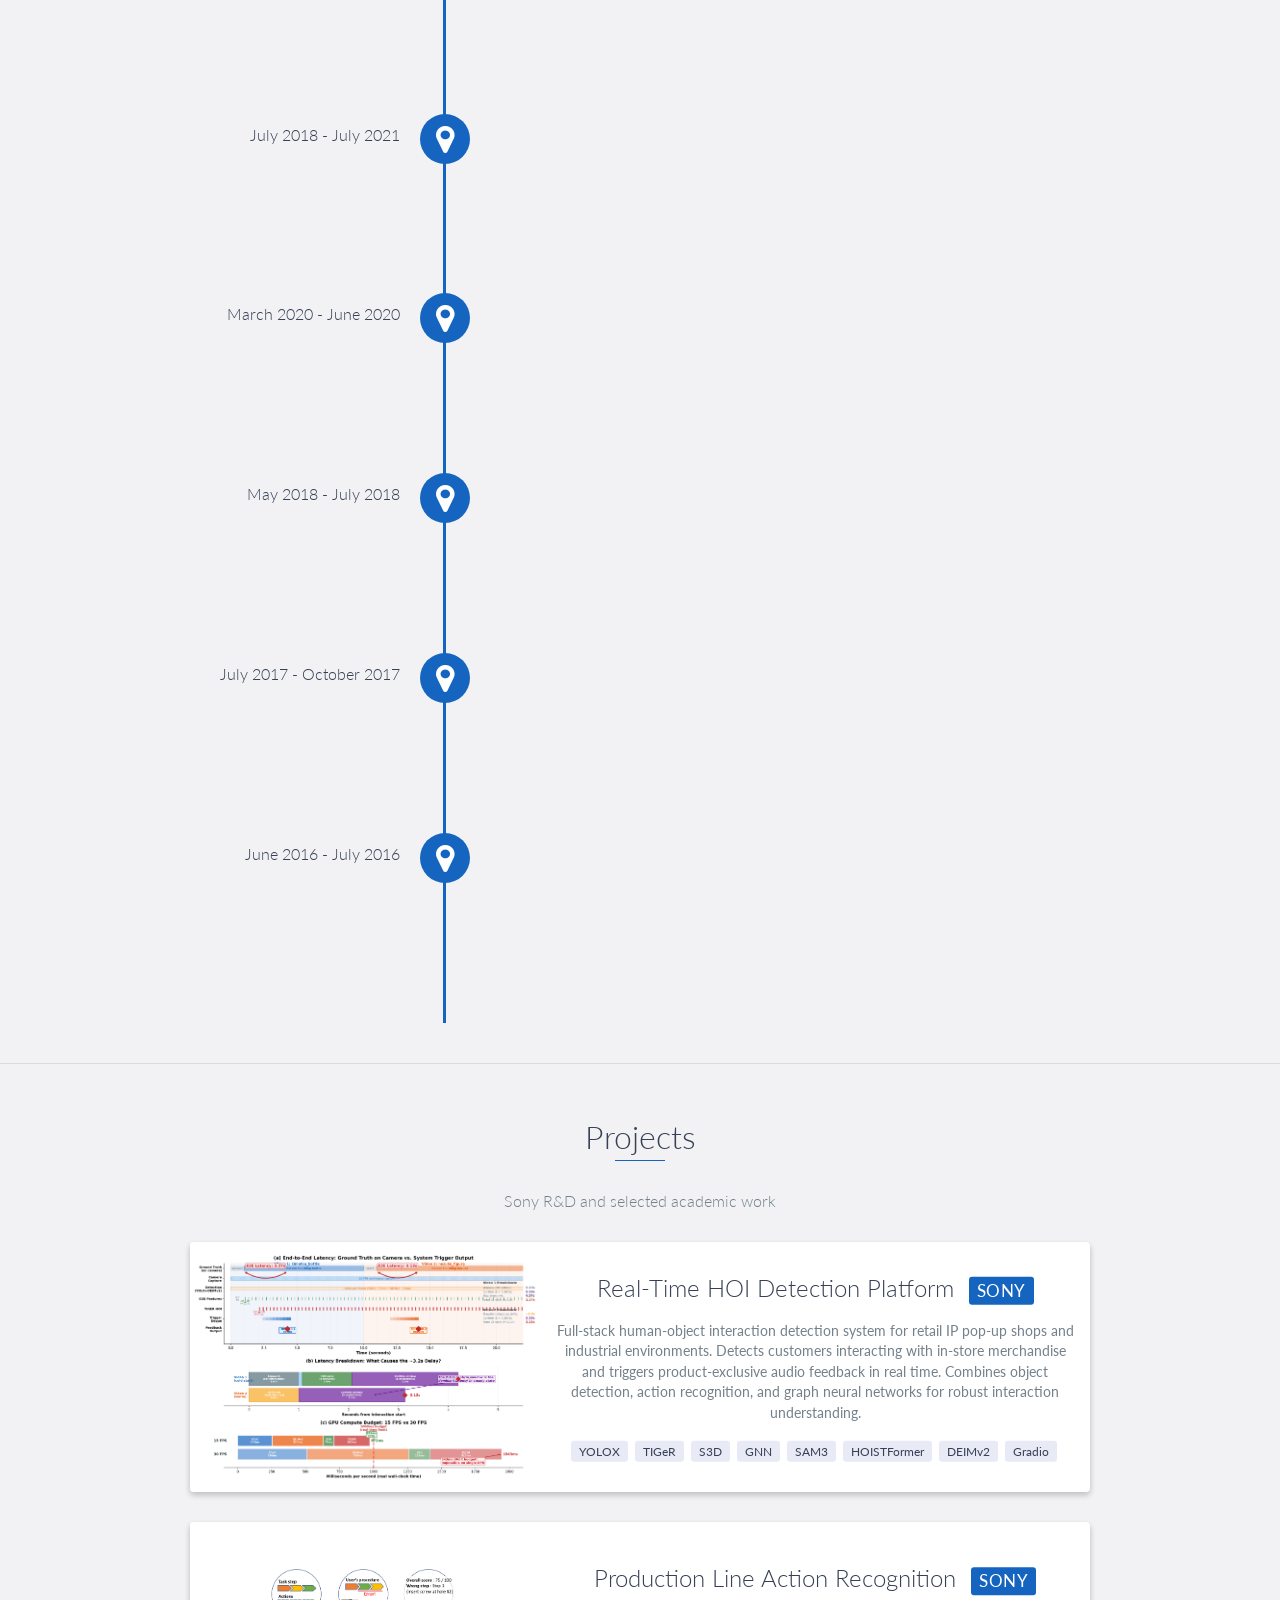
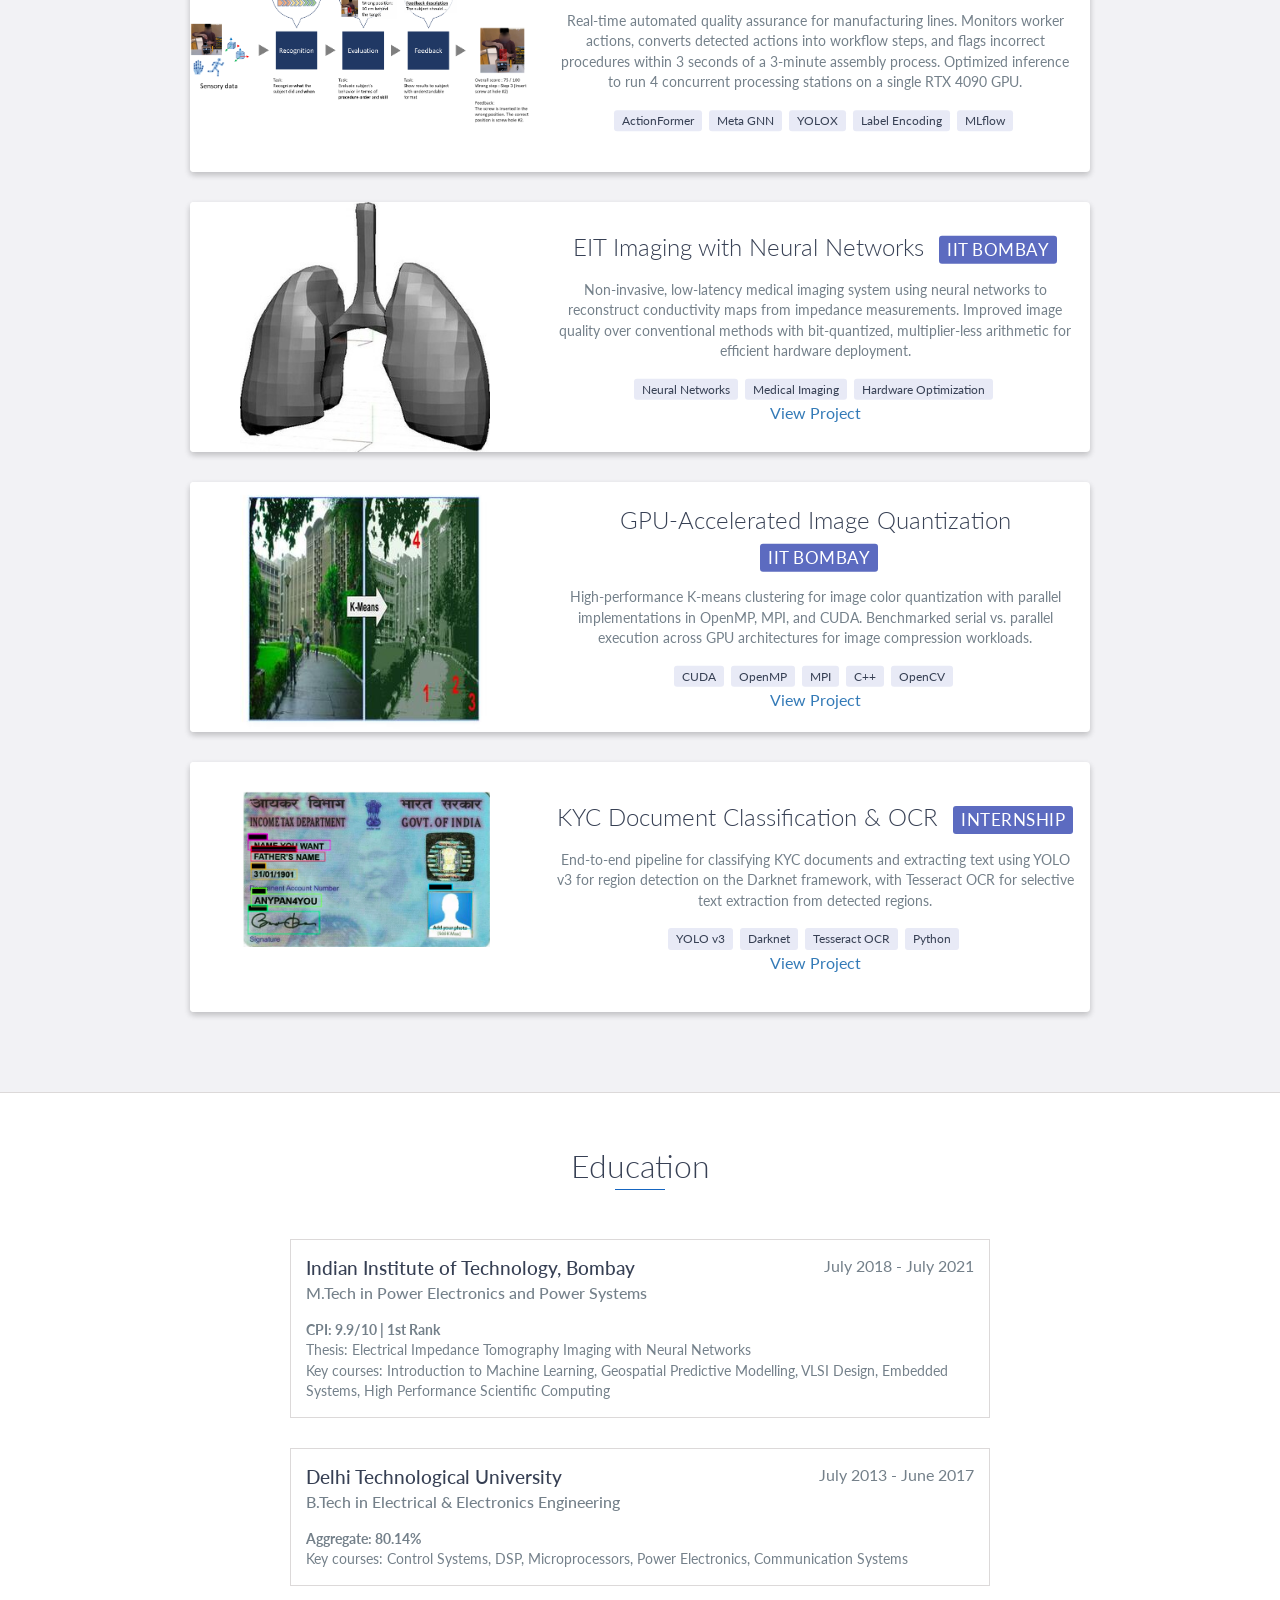
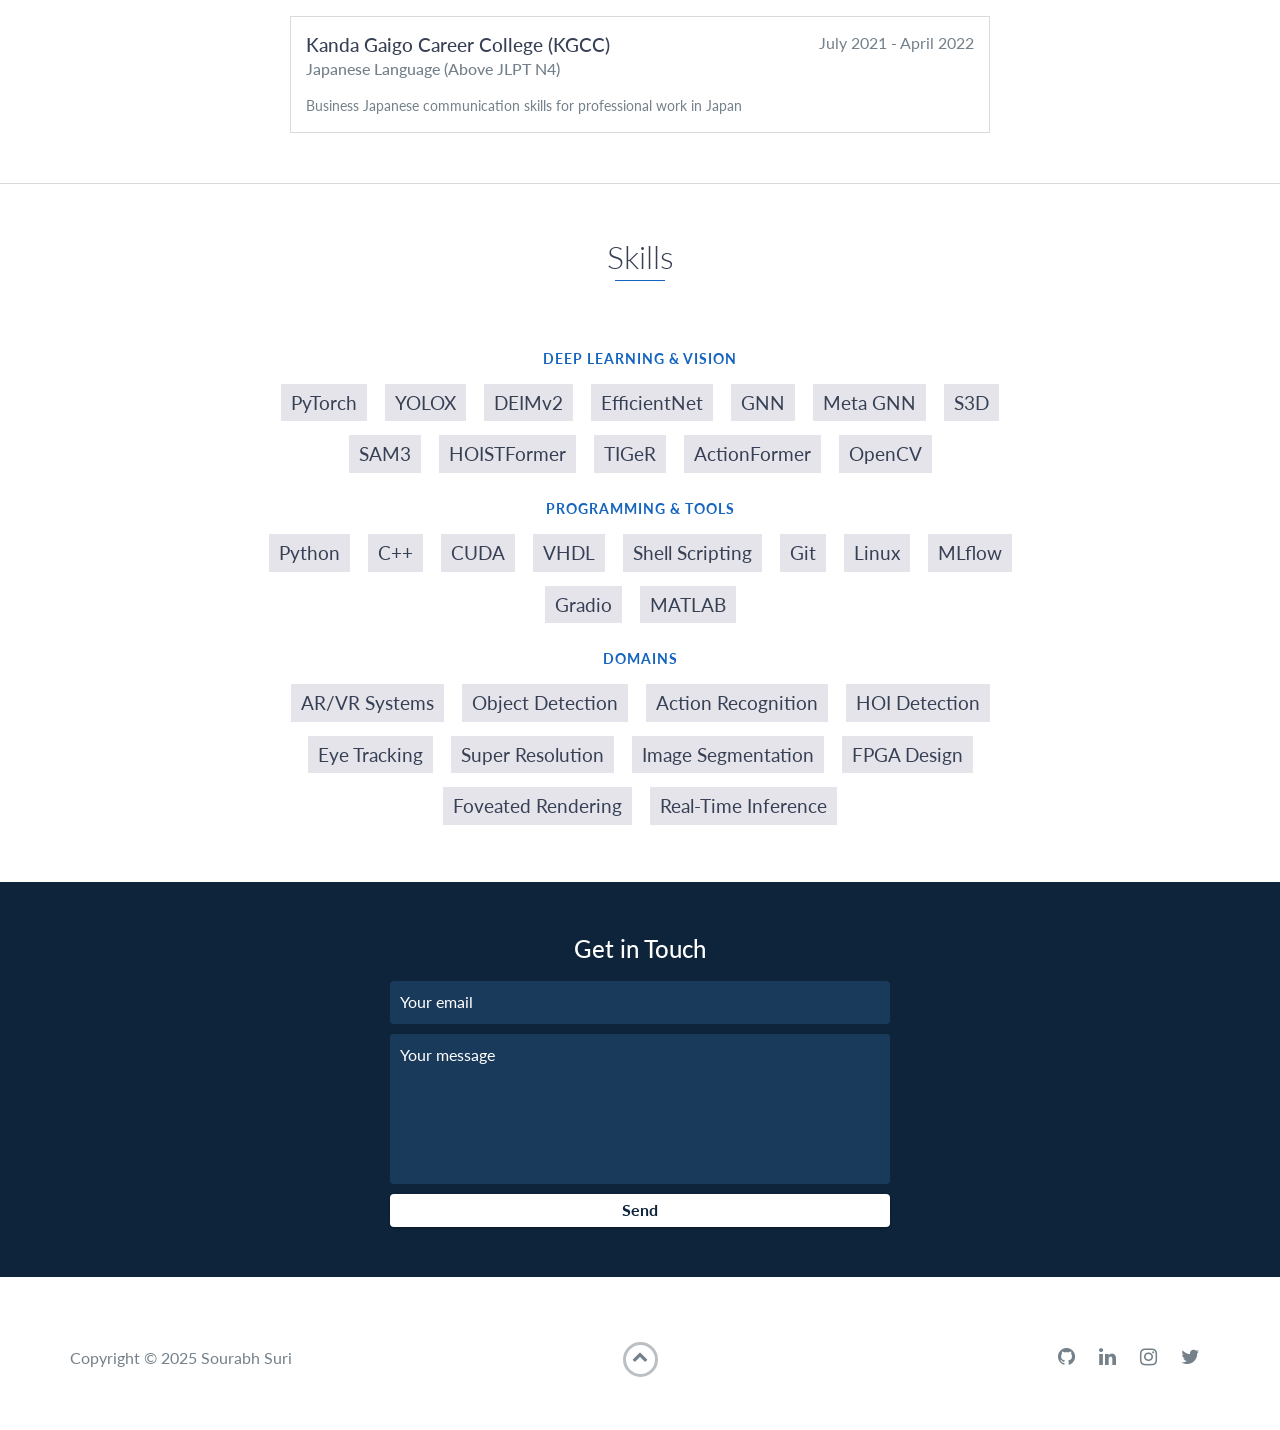
==== commit 97526e6e: "Remove all Sony projects from index-old.html" ====
--- a/index-old.html
+++ b/index-old.html
@@ -359,87 +359,6 @@
                 </div>
                 <!-- End .project -->
 
-                <!-- Sony: Image Resolution Enhancement -->
-                <div data-aos="fade-right" data-aos-duration="1500" class="project shadow-large">
-                    <div class="project-image">
-                        <img src="images/image-resolution.png" alt="Multi-Frame Super Resolution for XR Displays" />
-                    </div>
-                    <div class="project-info">
-                        <h3>Image Resolution Enhancement <span class="badge-sony">SONY</span></h3>
-                        <p>
-                            Multi-frame super-resolution pipeline for XR display output. Achieved 2x visual acuity improvement by fusing temporal information across consecutive frames, enhancing the perceived sharpness of head-mounted display content without additional hardware cost.
-                        </p>
-                        <div class="tech-tags">
-                            <span class="tech-tag">Super Resolution</span>
-                            <span class="tech-tag">Multi-Frame Fusion</span>
-                            <span class="tech-tag">PyTorch</span>
-                            <span class="tech-tag">CUDA</span>
-                        </div>
-                    </div>
-                </div>
-                <!-- End .project -->
-
-                <!-- Sony: Eye Tracking -->
-                <div data-aos="fade-left" data-aos-duration="1500" class="project shadow-large">
-                    <div class="project-image">
-                        <img src="images/eye-tracking.png" alt="Eye-Tracking Pipeline for Foveated Rendering" />
-                    </div>
-                    <div class="project-info">
-                        <h3>Eye-Tracking Pipeline <span class="badge-sony">SONY</span></h3>
-                        <p>
-                            Gaze estimation system optimized for mobile SoC deployment in AR/VR headsets. Built a synthetic dataset generation pipeline to overcome real-data scarcity, trained lightweight models for real-time inference, and integrated with foveated rendering to reduce GPU workload while maintaining perceived visual quality.
-                        </p>
-                        <div class="tech-tags">
-                            <span class="tech-tag">EfficientNet</span>
-                            <span class="tech-tag">Synthetic Data</span>
-                            <span class="tech-tag">Mobile SoC</span>
-                            <span class="tech-tag">Foveated Rendering</span>
-                        </div>
-                    </div>
-                </div>
-                <!-- End .project -->
-
-                <!-- Sony: Occlusion Algorithm -->
-                <div data-aos="fade-right" data-aos-duration="1500" class="project shadow-large">
-                    <div class="project-image">
-                        <img src="images/hand-occlusion.png" alt="Real-Time Hand Occlusion for AR Pass-Through" />
-                    </div>
-                    <div class="project-info">
-                        <h3>Occlusion Algorithm <span class="badge-sony">SONY</span></h3>
-                        <p>
-                            Real-time hand-mesh generation enabling seamless virtual-real object occlusion in AR pass-through mode. Engineered custom triangularization achieving 88.5x speedup over baseline Open3D methods, allowing convincing hand-over-virtual-object rendering at interactive frame rates on constrained hardware.
-                        </p>
-                        <div class="tech-tags">
-                            <span class="tech-tag">Hand Mesh</span>
-                            <span class="tech-tag">Triangularization</span>
-                            <span class="tech-tag">Depth Estimation</span>
-                            <span class="tech-tag">AR Pass-Through</span>
-                        </div>
-                    </div>
-                </div>
-                <!-- End .project -->
-
-                <!-- Sony: Distortion Correction -->
-                <div data-aos="fade-left" data-aos-duration="1500" class="project shadow-large">
-                    <div class="project-image">
-                        <img src="images/distortion-correction.png" alt="FPGA-Accelerated Distortion Correction" />
-                    </div>
-                    <div class="project-info">
-                        <h3>FPGA-Accelerated Distortion Correction <span class="badge-sony">SONY</span></h3>
-                        <p>
-                            Hardware-accelerated lens distortion correction module for XR headsets. Designed a pipelined FPGA architecture operating at 200 MHz to deliver 60 FPS correction with 60% lower power draw compared to GPU-based approaches, critical for battery-powered wearable devices.
-                        </p>
-                        <div class="tech-tags">
-                            <span class="tech-tag">FPGA</span>
-                            <span class="tech-tag">VHDL</span>
-                            <span class="tech-tag">200 MHz</span>
-                            <span class="tech-tag">60 FPS</span>
-                            <span class="tech-tag">Low Power</span>
-                        </div>
-                    </div>
-                </div>
-                <!-- End .project -->
-
                 <!-- Academic: EIT Imaging -->
                 <div data-aos="fade-right" data-aos-duration="1500" class="project shadow-large">
                     <div class="project-image">
